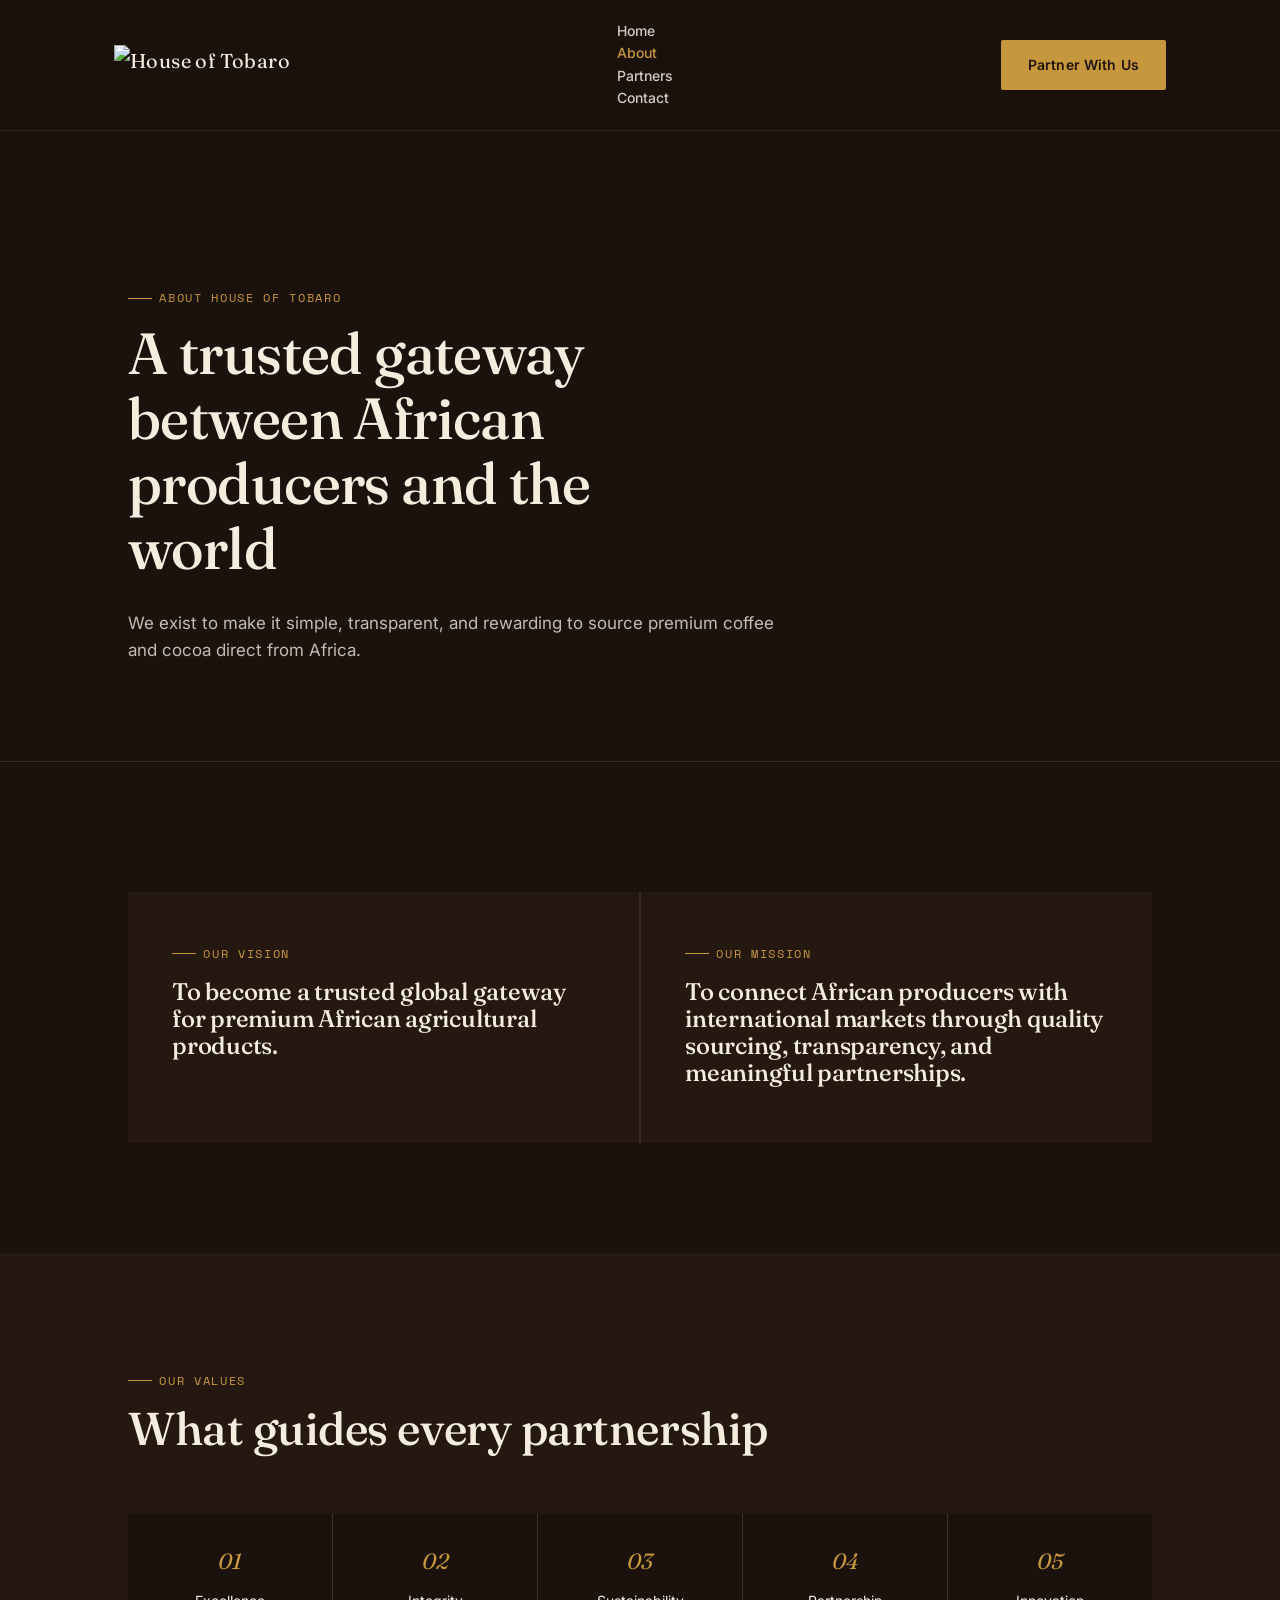
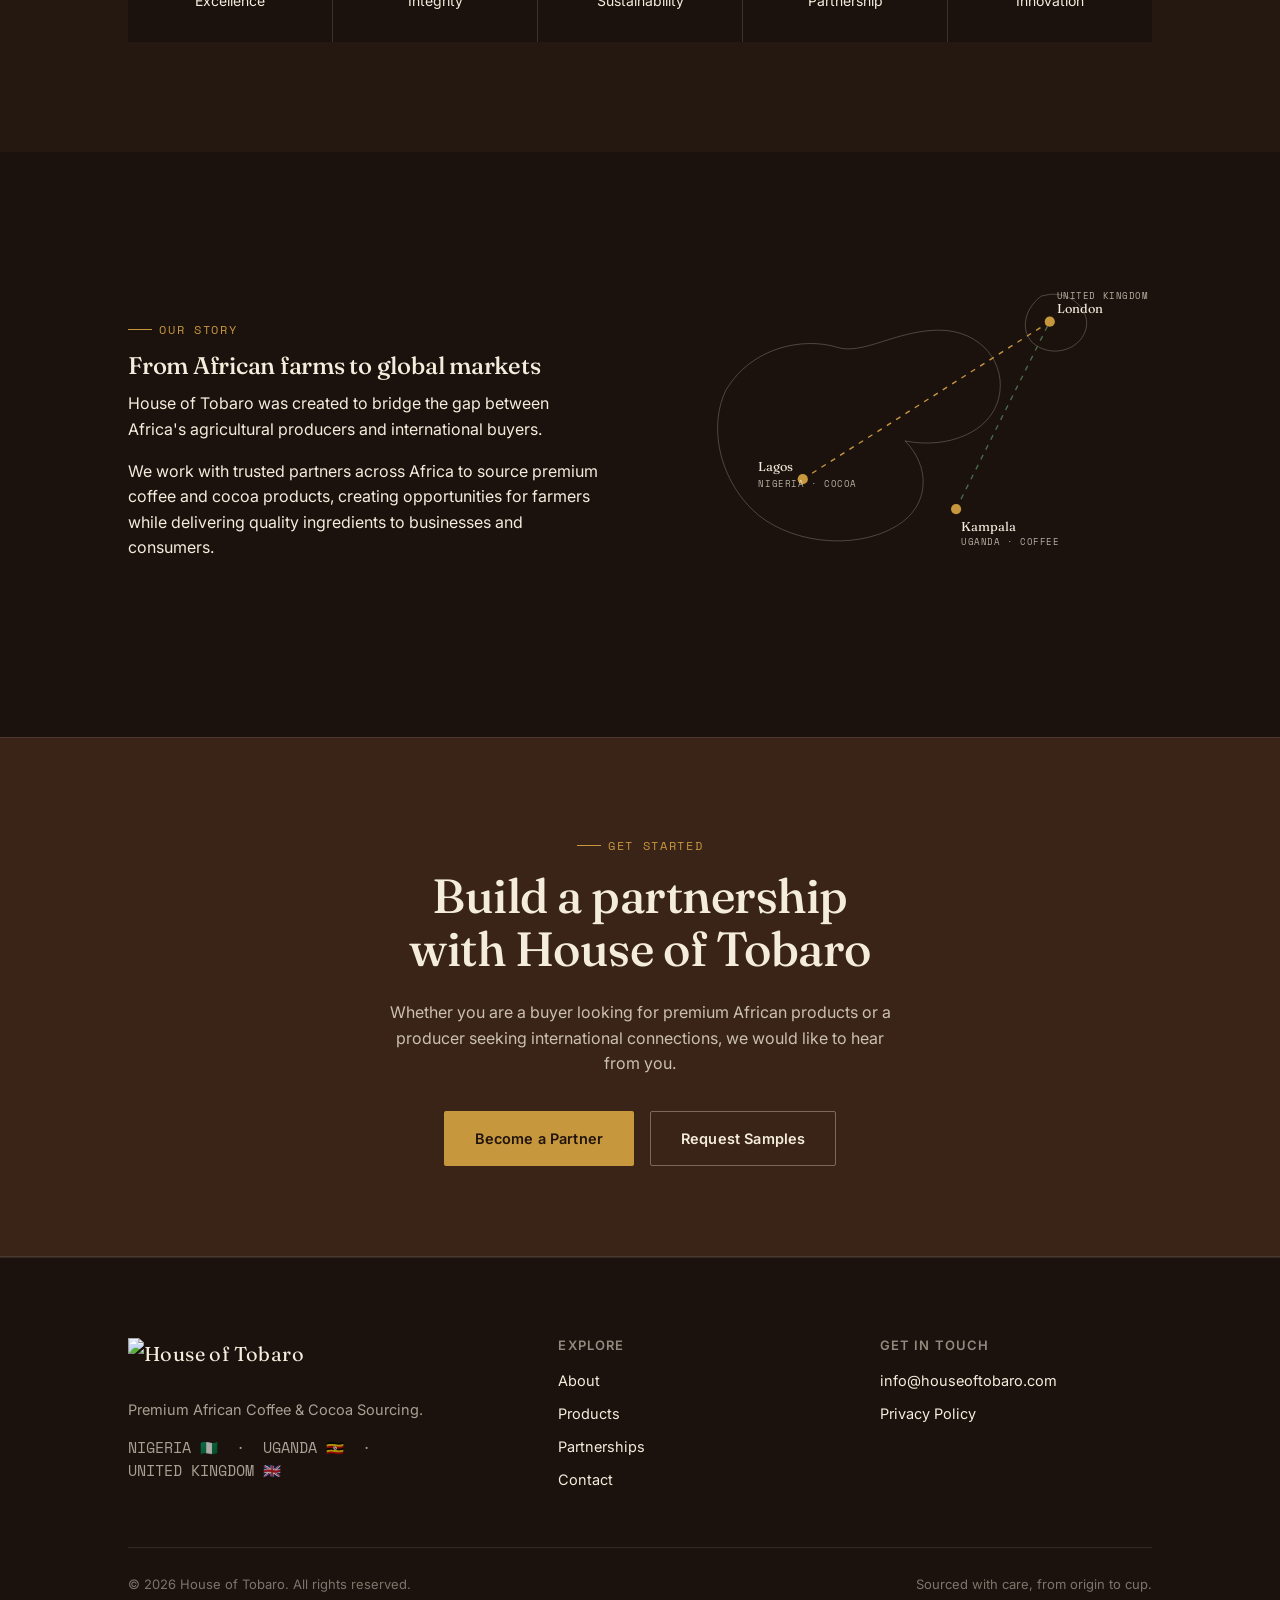
==== about.html @ d7098146 "Add files via upload" ====
<!DOCTYPE html>
<html lang="en">
<head>
<meta charset="UTF-8">
<meta name="viewport" content="width=device-width, initial-scale=1.0">
<title>About — House of Tobaro</title>
<meta name="description" content="House of Tobaro's vision, mission and values as a trusted gateway between African producers and global buyers.">
<link rel="stylesheet" href="styles.css">
<link rel="icon" type="image/png" href="assets/favicon.png">
</head>
<body>

<header class="site-header">
  <nav class="nav">
    <a href="index.html" class="brand"><img src="assets/logo_ondark.png" alt="House of Tobaro" class="brand-logo"></a>
    <ul class="nav-links" id="primary-nav">
      <li><a href="index.html">Home</a></li>
      <li><a href="about.html">About</a></li>
      <li><a href="partners.html">Partners</a></li>
      <li><a href="contact.html">Contact</a></li>
      <li class="nav-links-cta"><a href="contact.html" class="btn btn-primary">Partner With Us</a></li>
    </ul>
    <div class="nav-cta">
      <a href="contact.html" class="btn btn-primary">Partner With Us</a>
      <button class="nav-toggle" aria-label="Toggle menu" aria-expanded="false" aria-controls="primary-nav">
        <span class="hamburger"><span></span><span></span><span></span></span>
      </button>
    </div>
  </nav>
  <div class="nav-overlay"></div>
</header>

<section class="page-hero">
  <div class="container">
    <span class="eyebrow">About House of Tobaro</span>
    <h1>A trusted gateway between African producers and the world</h1>
    <p>We exist to make it simple, transparent, and rewarding to source premium coffee and cocoa direct from Africa.</p>
  </div>
</section>

<section class="section section-dark">
  <div class="container">
    <div class="vision-mission reveal">
      <div class="vm-card">
        <span class="eyebrow">Our Vision</span>
        <h3>To become a trusted global gateway for premium African agricultural products.</h3>
      </div>
      <div class="vm-card">
        <span class="eyebrow">Our Mission</span>
        <h3>To connect African producers with international markets through quality sourcing, transparency, and meaningful partnerships.</h3>
      </div>
    </div>
  </div>
</section>

<section class="section section-panel">
  <div class="container">
    <div class="section-head reveal">
      <span class="eyebrow">Our Values</span>
      <h2>What guides every partnership</h2>
    </div>
    <div class="value-grid reveal">
      <div class="value-card"><span>01</span><p>Excellence</p></div>
      <div class="value-card"><span>02</span><p>Integrity</p></div>
      <div class="value-card"><span>03</span><p>Sustainability</p></div>
      <div class="value-card"><span>04</span><p>Partnership</p></div>
      <div class="value-card"><span>05</span><p>Innovation</p></div>
    </div>
  </div>
</section>

<section class="section section-dark">
  <div class="container two-col reveal">
    <div>
      <span class="eyebrow">Our Story</span>
      <h2>From African farms to global markets</h2>
      <p>House of Tobaro was created to bridge the gap between Africa's agricultural producers and international buyers.</p>
      <p>We work with trusted partners across Africa to source premium coffee and cocoa products, creating opportunities for farmers while delivering quality ingredients to businesses and consumers.</p>
    </div>
    <div>
      <svg class="route-map" viewBox="0 0 560 420" xmlns="http://www.w3.org/2000/svg" role="img" aria-label="Route map showing sourcing from Nigeria and Uganda to the United Kingdom">
        <path class="land" d="M60,150 C40,190 50,250 90,290 C130,330 210,340 260,310 C300,286 300,240 270,210 C320,220 370,200 380,160 C390,120 360,80 310,80 C260,80 220,110 190,100 C150,88 90,100 60,150 Z"/>
        <path class="land" d="M430,40 C410,55 405,80 420,95 C440,112 470,105 480,85 C492,63 470,35 440,38 Z"/>
        <line class="route" x1="150" y1="255" x2="440" y2="70"/>
        <line class="route route-green" x1="330" y1="290" x2="440" y2="70"/>
        <circle class="pin" cx="150" cy="255" r="6"/>
        <circle class="pin" cx="330" cy="290" r="6"/>
        <circle class="pin" cx="440" cy="70" r="6"/>
        <text class="place" x="98" y="245">Lagos</text>
        <text class="label" x="98" y="264">NIGERIA · COCOA</text>
        <text class="place" x="336" y="316">Kampala</text>
        <text class="label" x="336" y="332">UGANDA · COFFEE</text>
        <text class="place" x="448" y="60">London</text>
        <text class="label" x="448" y="44">UNITED KINGDOM</text>
      </svg>
    </div>
  </div>
</section>

<section class="cta-band reveal">
  <span class="eyebrow" style="justify-content:center">Get Started</span>
  <h2>Build a partnership with House of Tobaro</h2>
  <p>Whether you are a buyer looking for premium African products or a producer seeking international connections, we would like to hear from you.</p>
  <div class="btn-row">
    <a href="partners.html" class="btn btn-primary">Become a Partner</a>
    <a href="contact.html" class="btn btn-ghost">Request Samples</a>
  </div>
</section>

<footer class="site-footer">
  <div class="container">
    <div class="footer-grid">
      <div class="footer-brand">
        <a href="index.html" class="brand"><img src="assets/logo_ondark.png" alt="House of Tobaro" class="brand-logo"></a>
        <p>Premium African Coffee &amp; Cocoa Sourcing.</p>
        <p class="footer-flags">NIGERIA 🇳🇬 &nbsp;·&nbsp; UGANDA 🇺🇬 &nbsp;·&nbsp; UNITED KINGDOM 🇬🇧</p>
      </div>
      <div>
        <h4>Explore</h4>
        <ul>
          <li><a href="about.html">About</a></li>
          <li><a href="index.html#products">Products</a></li>
          <li><a href="partners.html">Partnerships</a></li>
          <li><a href="contact.html">Contact</a></li>
        </ul>
      </div>
      <div>
        <h4>Get in touch</h4>
        <ul>
          <li><a href="mailto:info@houseoftobaro.com">info@houseoftobaro.com</a></li>
          <li><a href="contact.html">Privacy Policy</a></li>
        </ul>
      </div>
    </div>
    <div class="footer-bottom">
      <span>© 2026 House of Tobaro. All rights reserved.</span>
      <span>Sourced with care, from origin to cup.</span>
    </div>
  </div>
</footer>

<script src="script.js"></script>
</body>
</html>
---- styles.css ----
/* ==========================================================================
   House of Tobaro — Design tokens
   Premium African coffee & cocoa sourcing, B2B corporate site
   Mobile-first: base rules target small screens; min-width breakpoints
   layer on tablet/desktop layout as the viewport grows.
   ========================================================================== */

@import url('https://fonts.googleapis.com/css2?family=Fraunces:ital,opsz,wght@0,9..144,300;0,9..144,400;0,9..144,500;0,9..144,600;1,9..144,400;1,9..144,500&family=Inter:wght@400;500;600&family=Space+Mono:wght@400;700&display=swap');

:root{
  /* colour */
  --brown-950:#1B120D;   /* primary bg — roasted espresso */
  --brown-900:#241811;
  --brown-800:#3A2418;   /* panels on dark */
  --brown-700:#4E2F1E;
  --cream-100:#F4ECDC;   /* light bg / text on dark */
  --cream-50:#FAF6EE;
  --gold-500:#C7973E;    /* premium accent */
  --gold-400:#DAB25C;
  --green-600:#4B6B4B;   /* agriculture accent */
  --green-700:#3A5439;
  --rust-700:#7A3B24;    /* cocoa secondary accent */
  --ink:#20140D;

  /* type */
  --font-display:'Fraunces', serif;
  --font-body:'Inter', sans-serif;
  --font-mono:'Space Mono', monospace;

  --container:1180px;
  --edge:clamp(18px, 5vw, 64px);
}

/* Breakpoints used throughout (mobile-first, min-width only):
   480px  – large phone
   600px  – small tablet / phablet
   700px  – tablet
   860px  – nav switches to desktop row
   960px  – small desktop
   1100px – full desktop grid
*/

*,*::before,*::after{ box-sizing:border-box; }
html{ scroll-behavior:smooth; }
body{
  margin:0;
  background:var(--brown-950);
  color:var(--cream-100);
  font-family:var(--font-body);
  font-size:16px;
  line-height:1.6;
  -webkit-font-smoothing:antialiased;
  overflow-x:hidden;
}
img{ max-width:100%; display:block; }
a{ color:inherit; text-decoration:none; }
h1,h2,h3,h4{
  font-family:var(--font-display);
  font-weight:500;
  line-height:1.12;
  margin:0 0 .5em;
  letter-spacing:-.01em;
}
p{ margin:0 0 1em; }
.container{
  max-width:var(--container);
  margin:0 auto;
  padding:0 var(--edge);
}

::selection{ background:var(--gold-500); color:var(--ink); }

@media (prefers-reduced-motion: reduce){
  *{ animation-duration:.001ms !important; animation-iteration-count:1 !important; transition-duration:.001ms !important; scroll-behavior:auto !important; }
}

:focus-visible{
  outline:2px solid var(--gold-500);
  outline-offset:3px;
}

/* ---------- eyebrow / labels ---------- */
.eyebrow{
  font-family:var(--font-mono);
  font-size:11.5px;
  letter-spacing:.12em;
  text-transform:uppercase;
  color:var(--gold-500);
  display:inline-flex;
  align-items:center;
  gap:.6em;
  margin-bottom:1.1em;
}
.eyebrow::before{
  content:'';
  width:20px; height:1px;
  background:var(--gold-500);
  display:inline-block;
}
@media (min-width:700px){
  .eyebrow{ font-size:12px; letter-spacing:.14em; }
  .eyebrow::before{ width:24px; }
}

/* ---------- buttons ---------- */
.btn{
  font-family:var(--font-body);
  font-weight:600;
  font-size:14px;
  letter-spacing:.01em;
  padding:14px 24px;
  border-radius:2px;
  border:1px solid transparent;
  cursor:pointer;
  display:inline-flex;
  align-items:center;
  justify-content:center;
  gap:.6em;
  width:100%;
  transition:transform .25s ease, background .25s ease, color .25s ease, border-color .25s ease;
}
.btn-primary{
  background:var(--gold-500);
  color:var(--ink);
}
.btn-primary:hover{ background:var(--cream-50); transform:translateY(-2px); }
.btn-ghost{
  background:transparent;
  color:var(--cream-100);
  border-color:rgba(244,236,220,.35);
}
.btn-ghost:hover{ border-color:var(--gold-500); color:var(--gold-500); transform:translateY(-2px); }
.btn-row{ display:flex; flex-direction:column; gap:14px; }
@media (min-width:560px){
  .btn{ width:auto; padding:15px 30px; font-size:14.5px; }
  .btn-row{ flex-direction:row; flex-wrap:wrap; gap:16px; }
}

/* ---------- nav ---------- */
.site-header{
  position:sticky; top:0; z-index:50;
  background:rgba(27,18,13,.92);
  backdrop-filter:blur(10px);
  border-bottom:1px solid rgba(244,236,220,.1);
}
.nav{
  display:flex; align-items:center; justify-content:space-between;
  padding:14px var(--edge);
  max-width:var(--container); margin:0 auto;
}
.brand{
  font-family:var(--font-display);
  font-size:18px;
  letter-spacing:.02em;
  display:flex; align-items:baseline; gap:.5em;
}
.brand span{ color:var(--gold-500); font-style:italic; }

.brand-logo{
  height:32px; width:auto; display:block;
}
.footer-brand .brand-logo{ height:44px; margin-bottom:16px; }

.nav-links{
  position:fixed; top:0; right:0; bottom:0;
  width:min(84vw, 340px);
  background:var(--brown-950);
  border-left:1px solid rgba(244,236,220,.12);
  box-shadow:-24px 0 48px rgba(0,0,0,.35);
  flex-direction:column; align-items:flex-start;
  padding:96px 32px 40px;
  gap:22px; font-size:19px;
  list-style:none; margin:0;
  transform:translateX(100%);
  transition:transform .38s cubic-bezier(.4,0,.2,1);
  overflow-y:auto;
  z-index:70;
}
.nav-links.open{ transform:translateX(0); }
.nav-links a{
  position:relative; padding:4px 0; opacity:.85;
}
.nav-links a:hover, .nav-links a.active{ opacity:1; color:var(--gold-500); }
.nav-links a.btn{ opacity:1; padding:14px 24px; }
.nav-links a.btn:hover{ color:var(--ink); }
.nav-links .nav-links-cta{
  margin-top:10px; width:100%;
}
.nav-overlay{
  position:fixed; inset:0;
  background:rgba(15,9,6,.55);
  backdrop-filter:blur(2px);
  opacity:0; visibility:hidden;
  transition:opacity .35s ease, visibility 0s linear .35s;
  z-index:60;
}
.nav-overlay.open{
  opacity:1; visibility:visible;
  transition:opacity .35s ease, visibility 0s linear 0s;
}
body.nav-locked{ overflow:hidden; }

.nav-cta{ display:flex; align-items:center; gap:16px; }
.nav-cta .btn-primary{ display:none; }

.nav-toggle{
  display:flex; align-items:center; justify-content:center;
  background:none; border:none; cursor:pointer; line-height:1;
  width:40px; height:40px; padding:0;
  position:relative; z-index:80;
}
.hamburger{
  position:relative; width:22px; height:16px; display:block;
}
.hamburger span{
  position:absolute; left:0; width:100%; height:2px;
  background:var(--cream-100); border-radius:2px;
  transition:transform .3s ease, opacity .2s ease, top .3s ease;
}
.hamburger span:nth-child(1){ top:0; }
.hamburger span:nth-child(2){ top:7px; }
.hamburger span:nth-child(3){ top:14px; }
.nav-toggle[aria-expanded="true"] .hamburger span:nth-child(1){ top:7px; transform:rotate(45deg); }
.nav-toggle[aria-expanded="true"] .hamburger span:nth-child(2){ opacity:0; }
.nav-toggle[aria-expanded="true"] .hamburger span:nth-child(3){ top:7px; transform:rotate(-45deg); }

@media (min-width:861px){
  .nav{ padding:20px var(--edge); }
  .brand{ font-size:20px; }
  .brand-logo{ height:40px; }
  .nav-links{
    position:static; inset:auto; width:auto; background:none; border-left:none; box-shadow:none;
    flex-direction:row; align-items:center; padding:0; gap:36px; font-size:14px; font-weight:500;
    transform:none; overflow:visible;
  }
  .nav-links .nav-links-cta{ display:none; }
  .nav-overlay{ display:none; }
  .nav-cta{ gap:20px; }
  .nav-cta .btn-primary{ display:inline-flex; width:auto; padding:13px 26px; font-size:14px; }
  .nav-toggle{ display:none; }
}

/* ---------- hero ---------- */
.hero{
  position:relative;
  padding:64px var(--edge) 56px;
  overflow:hidden;
  border-bottom:1px solid rgba(244,236,220,.1);
}
.hero-grain{
  position:absolute; inset:0;
  background-image:radial-gradient(circle at 15% 20%, rgba(199,151,62,.10), transparent 45%),
                    radial-gradient(circle at 85% 75%, rgba(75,107,75,.14), transparent 50%);
  pointer-events:none;
}
.hero-inner{
  max-width:var(--container); margin:0 auto;
  position:relative; z-index:1;
  display:grid; grid-template-columns:1fr; gap:44px; align-items:center;
}
.hero h1{
  font-size:clamp(34px, 9vw, 76px);
  max-width:12ch;
}
.hero h1 em{ color:var(--gold-500); font-style:italic; }
.hero-sub{
  font-size:16.5px; max-width:44ch; color:rgba(244,236,220,.8);
  margin-bottom:30px;
}
.hero-map{ position:relative; order:-1; max-width:340px; margin:0 auto; }

@media (min-width:901px){
  .hero{ padding:150px var(--edge) 120px; }
  .hero-inner{ grid-template-columns:1.1fr .9fr; gap:60px; align-items:end; }
  .hero-sub{ font-size:18px; margin-bottom:36px; }
  .hero-map{ order:initial; max-width:none; margin:0; }
}

/* ---------- page hero (secondary pages) ---------- */
.page-hero{
  padding:64px var(--edge) 48px;
  border-bottom:1px solid rgba(244,236,220,.1);
}
.page-hero h1{ font-size:clamp(32px,8vw,58px); max-width:16ch; }
.page-hero p{ max-width:60ch; font-size:16px; color:rgba(244,236,220,.78); }
@media (min-width:901px){
  .page-hero{ padding:150px var(--edge) 80px; }
  .page-hero p{ font-size:17px; }
}

/* ---------- sections ---------- */
.section{ padding:64px var(--edge); }
.section-tight{ padding:56px var(--edge); }
.section-dark{ background:var(--brown-950); }
.section-panel{ background:var(--brown-900); }
.section-light{ background:var(--cream-100); color:var(--ink); }
.section-light .eyebrow{ color:var(--rust-700); }
.section-light .eyebrow::before{ background:var(--rust-700); }
@media (min-width:901px){
  .section{ padding:110px var(--edge); }
  .section-tight{ padding:80px var(--edge); }
}

.section-head{
  max-width:640px; margin-bottom:36px;
}
.section-head h2{ font-size:clamp(28px,7vw,46px); }
.section-head p{ font-size:16px; color:rgba(244,236,220,.78); }
.section-light .section-head p{ color:rgba(32,20,13,.72); }
@media (min-width:901px){ .section-head{ margin-bottom:60px; } .section-head p{ font-size:17px; } }

.two-col{
  display:grid; grid-template-columns:1fr; gap:36px; align-items:center;
}
@media (min-width:861px){ .two-col{ grid-template-columns:1fr 1fr; gap:70px; } }

/* ---------- origin cards ---------- */
.origin-grid{
  display:grid; grid-template-columns:1fr; gap:2px;
  background:rgba(244,236,220,.12);
  border:1px solid rgba(244,236,220,.12);
}
.origin-card{
  background:var(--brown-950);
  padding:36px 26px;
  position:relative;
}
.origin-flag{ font-size:30px; margin-bottom:16px; }
.origin-card h3{ font-size:24px; margin-bottom:6px; }
.origin-tag{
  font-family:var(--font-mono); font-size:12px; letter-spacing:.1em;
  text-transform:uppercase; color:var(--gold-500); margin-bottom:18px; display:block;
}
.origin-card p{ color:rgba(244,236,220,.78); }
.tag-list{ list-style:none; padding:0; margin:22px 0 0; display:flex; flex-wrap:wrap; gap:10px; }
.tag-list li{
  font-size:13px; font-family:var(--font-mono);
  border:1px solid rgba(244,236,220,.25); padding:6px 12px; border-radius:20px;
  color:rgba(244,236,220,.85);
}
@media (min-width:701px){
  .origin-grid{ grid-template-columns:1fr 1fr; }
  .origin-card{ padding:50px 44px; }
  .origin-flag{ font-size:34px; margin-bottom:18px; }
  .origin-card h3{ font-size:28px; }
  .origin-tag{ margin-bottom:22px; }
}

/* ---------- product cards ---------- */
.product-grid{ display:grid; grid-template-columns:1fr; gap:24px; }
.product-card{
  background:var(--brown-900);
  border:1px solid rgba(244,236,220,.1);
  padding:32px 26px;
  transition:border-color .3s ease, transform .3s ease;
}
.product-card:hover{ border-color:var(--gold-500); transform:translateY(-4px); }
.product-kicker{ font-family:var(--font-mono); font-size:12px; letter-spacing:.1em; text-transform:uppercase; color:var(--green-600); }
.product-card h3{ font-size:22px; margin:8px 0 16px; }
.product-card h4{ font-family:var(--font-body); font-size:13px; text-transform:uppercase; letter-spacing:.08em; color:rgba(244,236,220,.55); margin:20px 0 10px; font-weight:600; }
.product-card ul{ margin:0; padding-left:18px; color:rgba(244,236,220,.82); }
.product-card ul li{ margin-bottom:6px; }
@media (min-width:701px){
  .product-grid{ grid-template-columns:1fr 1fr; gap:30px; }
  .product-card{ padding:44px; }
  .product-card h3{ font-size:26px; margin:8px 0 18px; }
}

/* ---------- why grid ---------- */
.why-grid{
  display:grid; grid-template-columns:1fr; gap:1px;
  background:rgba(32,20,13,.12);
}
.why-card{
  background:var(--cream-100); padding:30px 24px;
}
.why-card .num{ font-family:var(--font-mono); font-size:12px; color:var(--rust-700); margin-bottom:18px; display:block; }
.why-card h3{ font-size:19px; color:var(--ink); margin-bottom:10px; }
.why-card p{ font-size:14.5px; color:rgba(32,20,13,.72); margin:0; }
@media (min-width:601px){ .why-grid{ grid-template-columns:1fr 1fr; } }
@media (min-width:961px){
  .why-grid{ grid-template-columns:repeat(4,1fr); }
  .why-card{ padding:38px 30px; }
  .why-card .num{ margin-bottom:22px; }
  .why-card h3{ font-size:20px; }
}

/* ---------- process ---------- */
.process{
  display:grid; grid-template-columns:1fr; gap:34px;
  position:relative;
}
.process-step{ padding:0; position:relative; }
.process-step:not(:last-child)::after{
  content:'↓';
  position:absolute; left:0; bottom:-24px; top:auto; right:auto;
  color:var(--gold-500); font-size:20px;
}
.process-step .num{ font-family:var(--font-mono); font-size:32px; color:var(--gold-500); display:block; margin-bottom:14px; }
.process-step h3{ font-size:18px; margin-bottom:8px; }
.process-step p{ font-size:14.5px; color:rgba(244,236,220,.75); }
@media (min-width:901px){
  .process{ grid-template-columns:repeat(4,1fr); gap:0; }
  .process-step{ padding:0 26px 0 0; }
  .process-step:not(:last-child)::after{ content:'→'; left:auto; right:-6px; top:6px; bottom:auto; }
  .process-step .num{ font-size:36px; margin-bottom:16px; }
  .process-step h3{ font-size:19px; }
}

/* ---------- for businesses ---------- */
.audience-list{ list-style:none; padding:0; margin:22px 0 30px; display:grid; grid-template-columns:1fr; gap:12px; }
.audience-list li{ display:flex; align-items:center; gap:10px; font-size:15px; }
.audience-list li::before{ content:'✓'; color:var(--gold-500); font-weight:700; }
@media (min-width:561px){ .audience-list{ grid-template-columns:1fr 1fr; gap:12px 24px; margin:24px 0 34px; } }

/* ---------- sustainability list ---------- */
.commit-list{ list-style:none; padding:0; margin:24px 0 0; display:grid; gap:14px; }
.commit-list li{
  padding:16px 0; border-top:1px solid rgba(244,236,220,.14);
  display:flex; justify-content:space-between; align-items:center; gap:16px;
  font-size:15px;
}
.commit-list li:last-child{ border-bottom:1px solid rgba(244,236,220,.14); }
.commit-list li::after{ content:'—'; color:var(--gold-500); font-family:var(--font-mono); }
@media (min-width:701px){ .commit-list li{ font-size:15.5px; padding:18px 0; } }

/* ---------- CTA band ---------- */
.cta-band{
  background:var(--brown-800);
  padding:64px var(--edge);
  text-align:center;
  border-top:1px solid rgba(244,236,220,.1);
  border-bottom:1px solid rgba(244,236,220,.1);
}
.cta-band h2{ font-size:clamp(28px,7.5vw,48px); max-width:16ch; margin-left:auto; margin-right:auto; }
.cta-band p{ max-width:52ch; margin:0 auto 30px; color:rgba(244,236,220,.78); font-size:15.5px; }
.cta-band .btn-row{ justify-content:center; align-items:center; }
@media (min-width:701px){ .cta-band{ padding:90px var(--edge); } .cta-band p{ font-size:16px; margin-bottom:34px; } }

/* ---------- route map signature element ---------- */
.route-map{ width:100%; height:auto; }
.route-map .pin{ fill:var(--gold-500); }
.route-map .land{ fill:none; stroke:rgba(244,236,220,.28); stroke-width:1; }
.route-map .route{
  fill:none; stroke:var(--gold-500); stroke-width:1.6;
  stroke-dasharray:6 7;
  animation:dash-flow 6s linear infinite;
}
.route-map .route.route-green{ stroke:var(--green-600); }
.route-map .label{ font-family:var(--font-mono); font-size:11px; fill:rgba(244,236,220,.72); letter-spacing:.06em; }
.route-map .place{ font-family:var(--font-display); font-size:15px; fill:var(--cream-100); }
@keyframes dash-flow{ to{ stroke-dashoffset:-130; } }

.footer-map{ opacity:.55; max-width:340px; }

/* ---------- footer ---------- */
.site-footer{
  background:var(--brown-950);
  padding:56px var(--edge) 28px;
  border-top:1px solid rgba(244,236,220,.1);
}
.footer-grid{
  display:grid; grid-template-columns:1fr; gap:36px;
  padding-bottom:36px; border-bottom:1px solid rgba(244,236,220,.1);
}
.footer-grid h4{ font-family:var(--font-body); font-size:13px; letter-spacing:.08em; text-transform:uppercase; color:rgba(244,236,220,.55); margin-bottom:16px; font-weight:600; }
.footer-grid ul{ list-style:none; padding:0; margin:0; display:grid; gap:10px; font-size:14.5px; }
.footer-grid ul a:hover{ color:var(--gold-500); }
.footer-brand p{ color:rgba(244,236,220,.65); max-width:34ch; font-size:14.5px; }
.footer-flags{ font-size:13px; color:rgba(244,236,220,.6); font-family:var(--font-mono); }
.footer-bottom{
  padding-top:22px; display:flex; flex-direction:column; gap:10px;
  font-size:13px; color:rgba(244,236,220,.45);
}
@media (min-width:700px){
  .site-footer{ padding:80px var(--edge) 34px; }
  .footer-grid{ grid-template-columns:1.4fr 1fr 1fr; gap:50px; padding-bottom:50px; }
  .footer-bottom{ flex-direction:row; justify-content:space-between; align-items:center; padding-top:26px; }
}

/* ---------- forms ---------- */
.form-card{
  background:var(--brown-900); border:1px solid rgba(244,236,220,.12);
  padding:28px 22px;
}
.form-grid{ display:grid; grid-template-columns:1fr; gap:0; }
.form-field{ display:flex; flex-direction:column; gap:8px; margin-bottom:20px; }
.form-field.full{ grid-column:1 / -1; }
.form-field label{ font-size:12.5px; font-family:var(--font-mono); letter-spacing:.06em; text-transform:uppercase; color:rgba(244,236,220,.6); }
.form-field input, .form-field select, .form-field textarea{
  background:var(--brown-950); border:1px solid rgba(244,236,220,.2);
  color:var(--cream-100); padding:13px 14px; font-family:var(--font-body); font-size:16px;
  border-radius:2px; width:100%;
}
.form-field input:focus, .form-field select:focus, .form-field textarea:focus{
  border-color:var(--gold-500); outline:none;
}
.chip-group{ display:flex; flex-wrap:wrap; gap:10px; }
.chip{
  border:1px solid rgba(244,236,220,.28); padding:9px 16px; border-radius:20px;
  font-size:13.5px; cursor:pointer; background:transparent; color:var(--cream-100);
  font-family:var(--font-body); transition:all .2s ease;
}
.chip.selected{ background:var(--gold-500); border-color:var(--gold-500); color:var(--ink); }
.form-note{ font-size:12.5px; color:rgba(244,236,220,.5); margin-top:6px; }
.form-success{
  display:none; text-align:center; padding:32px 16px;
  font-family:var(--font-display); font-size:20px;
}
.form-success.show{ display:block; }
.form-card form.hidden{ display:none; }
@media (min-width:600px){
  .form-card{ padding:48px; }
  .form-grid{ grid-template-columns:1fr 1fr; gap:22px; }
  .form-field{ margin-bottom:22px; }
  .form-field label{ font-size:13px; }
  .form-field input, .form-field select, .form-field textarea{ padding:14px 16px; font-size:15px; }
  .form-success{ padding:40px 20px; font-size:22px; }
}

/* ---------- reveal on scroll ---------- */
.reveal{ opacity:0; transform:translateY(24px); transition:opacity .7s ease, transform .7s ease; }
.reveal.in{ opacity:1; transform:none; }

/* ---------- misc page bits ---------- */
.value-grid{ display:grid; grid-template-columns:repeat(2,1fr); gap:1px; background:rgba(244,236,220,.12); margin-top:30px; }
.value-card{ background:var(--brown-950); padding:24px 16px; text-align:center; }
.value-card span{ font-family:var(--font-display); font-style:italic; font-size:20px; color:var(--gold-500); display:block; margin-bottom:8px; }
.value-card p{ margin:0; font-size:13.5px; }
@media (min-width:520px){ .value-card{ padding:30px 22px; } .value-card span{ font-size:22px; margin-bottom:10px; } .value-card p{ font-size:14px; } }
@media (min-width:900px){ .value-grid{ grid-template-columns:repeat(5,1fr); margin-top:40px; } }

.vision-mission{ display:grid; grid-template-columns:1fr; gap:2px; background:rgba(244,236,220,.12); margin-top:20px; }
.vm-card{ background:var(--brown-900); padding:32px 26px; }
.vm-card .eyebrow{ margin-bottom:16px; }
.vm-card h3{ font-size:clamp(19px,4vw,24px); }
@media (min-width:701px){ .vision-mission{ grid-template-columns:1fr 1fr; } .vm-card{ padding:44px; } }

.req-list{ list-style:none; padding:0; margin:20px 0 0; }
.req-list li{
  padding:13px 0; border-top:1px dashed rgba(244,236,220,.2);
  font-size:14.5px; display:flex; gap:12px;
}
.req-list li:last-child{ border-bottom:1px dashed rgba(244,236,220,.2); }
.req-list li::before{ content:'▸'; color:var(--gold-500); }
@media (min-width:701px){ .req-list{ margin-top:22px; } .req-list li{ padding:14px 0; font-size:15px; } }

.partner-split{ display:grid; grid-template-columns:1fr; gap:2px; background:rgba(244,236,220,.1); }
.partner-panel{ padding:40px 24px; }
@media (min-width:861px){ .partner-split{ grid-template-columns:1fr 1fr; } .partner-panel{ padding:60px 50px; } }
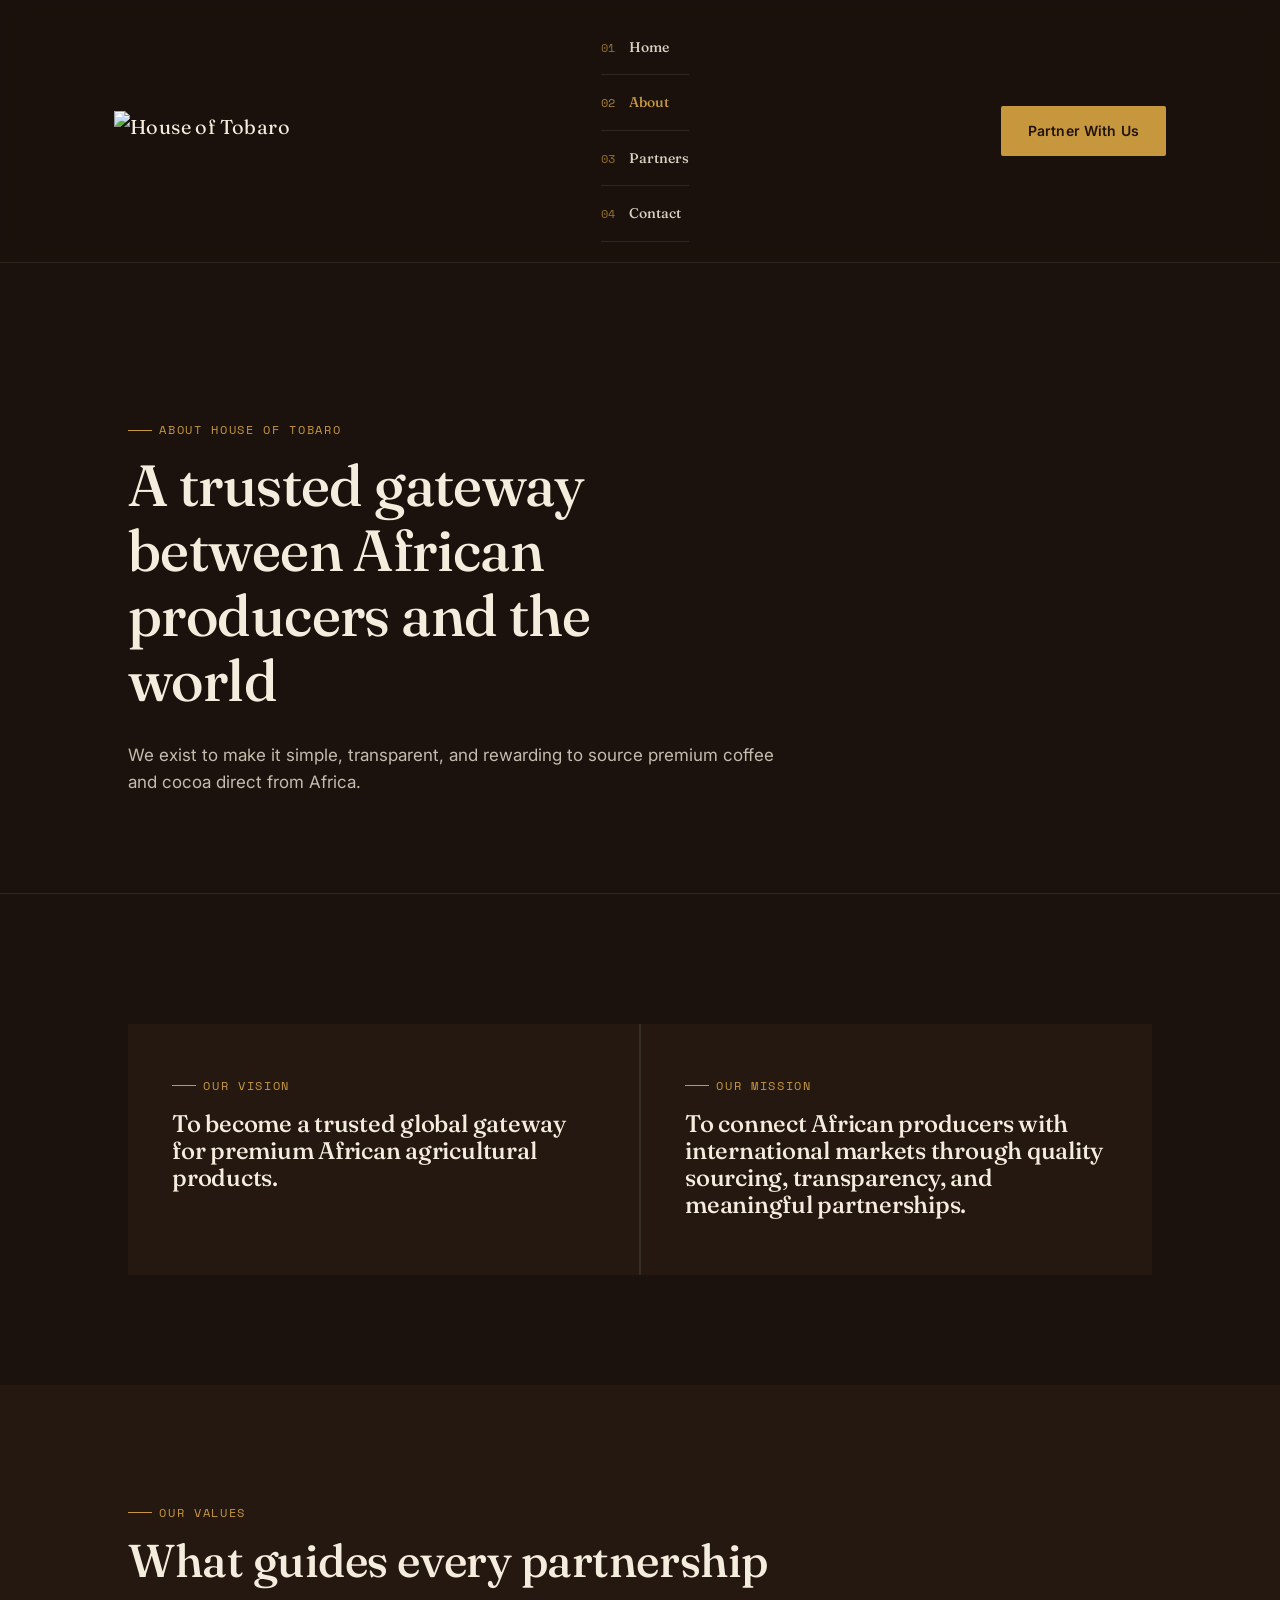
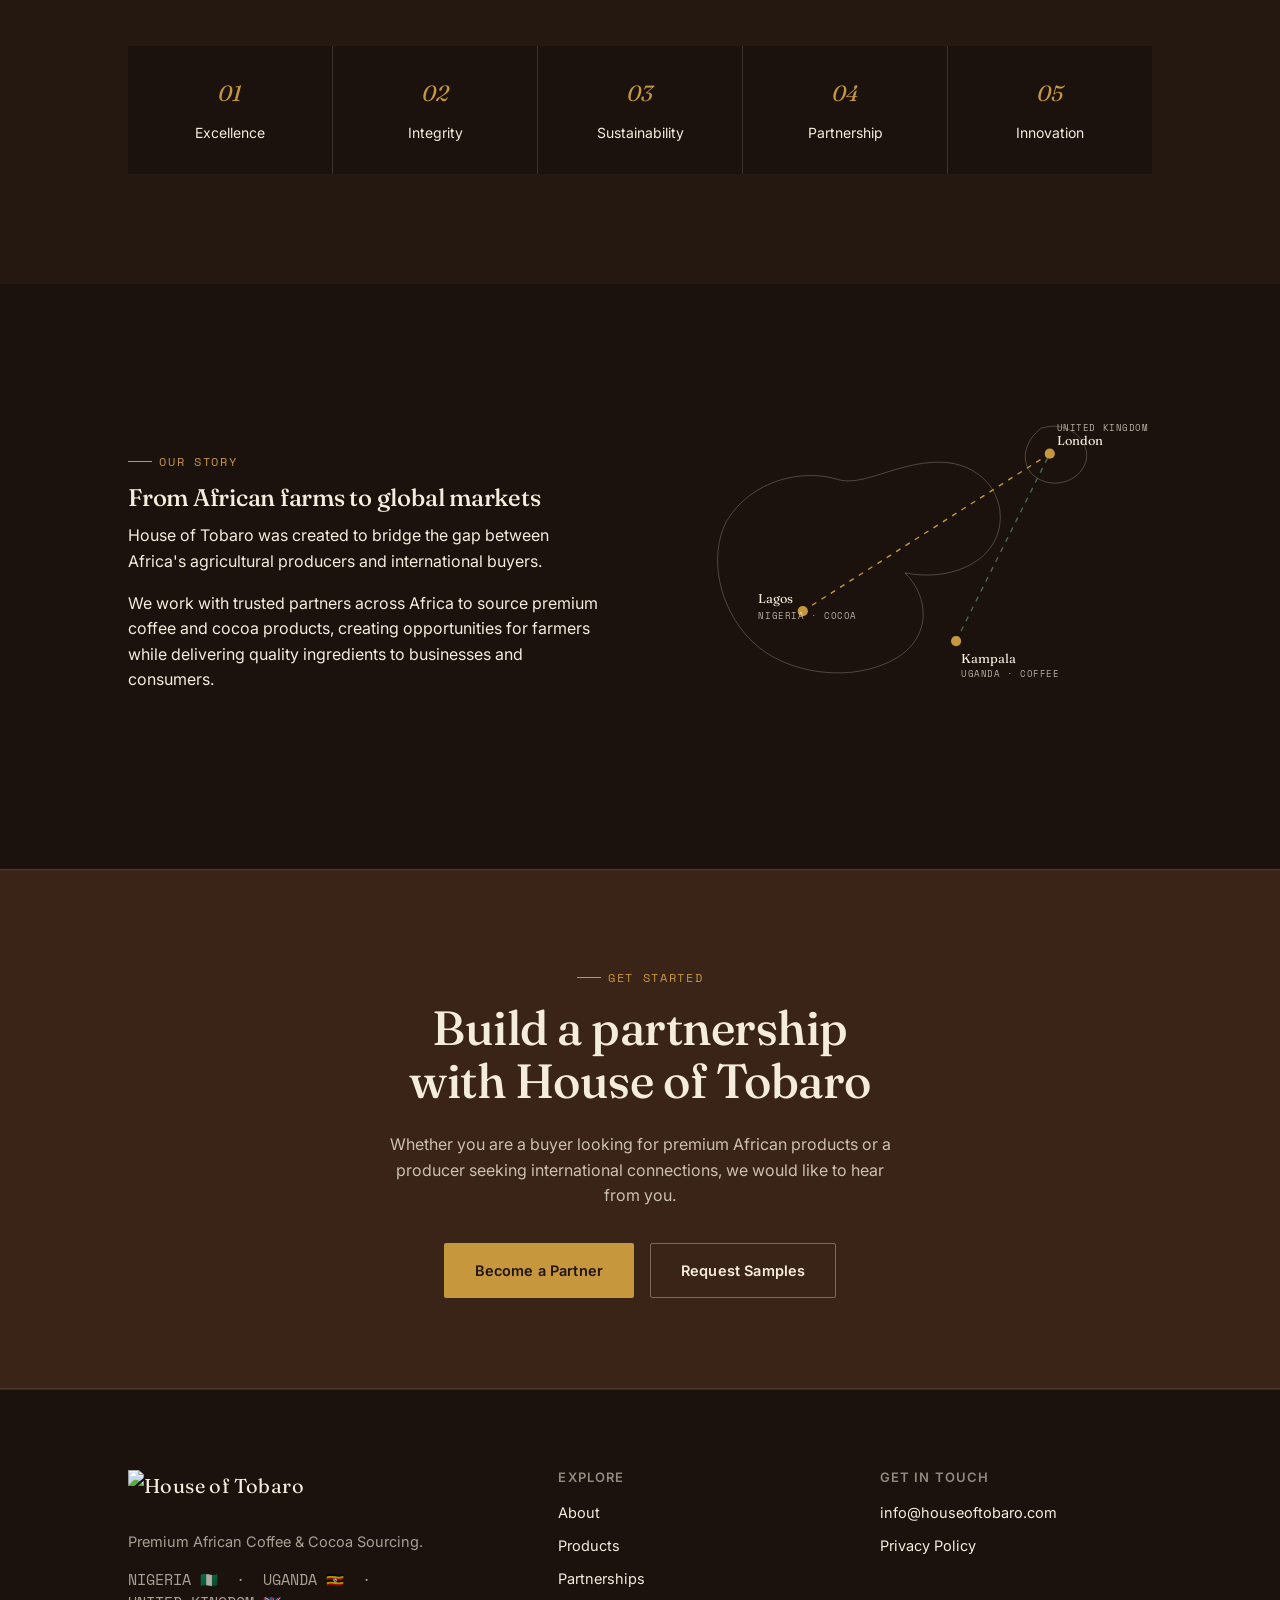
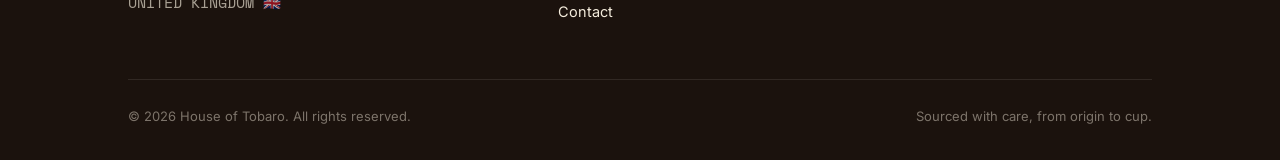
==== commit 23ad9268: "Add files via upload" ====
--- a/about.html
+++ b/about.html
@@ -19,6 +19,7 @@
       <li><a href="partners.html">Partners</a></li>
       <li><a href="contact.html">Contact</a></li>
       <li class="nav-links-cta"><a href="contact.html" class="btn btn-primary">Partner With Us</a></li>
+      <li class="nav-links-foot"><a href="mailto:info@houseoftobaro.com">info@houseoftobaro.com</a></li>
     </ul>
     <div class="nav-cta">
       <a href="contact.html" class="btn btn-primary">Partner With Us</a>
--- a/styles.css
+++ b/styles.css
@@ -166,26 +166,68 @@
   width:min(84vw, 340px);
   background:var(--brown-950);
   border-left:1px solid rgba(244,236,220,.12);
-  box-shadow:-24px 0 48px rgba(0,0,0,.35);
+  box-shadow:-24px 0 48px rgba(0,0,0,.4);
   flex-direction:column; align-items:flex-start;
-  padding:96px 32px 40px;
-  gap:22px; font-size:19px;
+  padding:100px 32px 32px;
+  gap:0; font-size:21px;
   list-style:none; margin:0;
+  counter-reset:navcount;
   transform:translateX(100%);
-  transition:transform .38s cubic-bezier(.4,0,.2,1);
+  transition:transform .4s cubic-bezier(.4,0,.2,1);
   overflow-y:auto;
   z-index:70;
 }
+.nav-links::before{
+  content:'Menu';
+  position:absolute; top:38px; left:32px;
+  font-family:var(--font-mono); font-size:11px; letter-spacing:.16em;
+  text-transform:uppercase; color:rgba(244,236,220,.4);
+}
 .nav-links.open{ transform:translateX(0); }
+.nav-links li{ width:100%; }
+.nav-links li:not(.nav-links-cta):not(.nav-links-foot){
+  border-bottom:1px solid rgba(244,236,220,.1);
+}
+.nav-links li:not(.nav-links-cta):not(.nav-links-foot) a{
+  display:flex; align-items:baseline; gap:14px;
+  padding:16px 0;
+  font-family:var(--font-display);
+}
+.nav-links li:not(.nav-links-cta):not(.nav-links-foot) a::before{
+  counter-increment:navcount;
+  content:counter(navcount, decimal-leading-zero);
+  font-family:var(--font-mono); font-size:12px;
+  color:var(--gold-500); opacity:.8;
+}
 .nav-links a{
-  position:relative; padding:4px 0; opacity:.85;
+  position:relative; opacity:.88; transition:opacity .2s ease, color .2s ease;
 }
 .nav-links a:hover, .nav-links a.active{ opacity:1; color:var(--gold-500); }
 .nav-links a.btn{ opacity:1; padding:14px 24px; }
 .nav-links a.btn:hover{ color:var(--ink); }
 .nav-links .nav-links-cta{
-  margin-top:10px; width:100%;
-}
+  margin-top:22px; width:100%;
+}
+.nav-links .nav-links-foot{
+  margin-top:16px; padding-top:16px; border-top:1px dashed rgba(244,236,220,.16);
+  font-family:var(--font-mono); font-size:12.5px;
+}
+.nav-links .nav-links-foot a{ opacity:.7; }
+.nav-links .nav-links-foot a:hover{ opacity:1; color:var(--gold-500); }
+
+/* staggered entrance for the offcanvas items */
+.nav-links li{
+  opacity:0; transform:translateX(14px);
+  transition:opacity .35s ease, transform .35s ease;
+}
+.nav-links.open li{ opacity:1; transform:none; }
+.nav-links.open li:nth-child(1){ transition-delay:.06s; }
+.nav-links.open li:nth-child(2){ transition-delay:.1s; }
+.nav-links.open li:nth-child(3){ transition-delay:.14s; }
+.nav-links.open li:nth-child(4){ transition-delay:.18s; }
+.nav-links.open li:nth-child(5){ transition-delay:.22s; }
+.nav-links.open li:nth-child(6){ transition-delay:.26s; }
+
 .nav-overlay{
   position:fixed; inset:0;
   background:rgba(15,9,6,.55);
@@ -234,6 +276,14 @@
     transform:none; overflow:visible;
   }
   .nav-links .nav-links-cta{ display:none; }
+  .nav-links .nav-links-foot{ display:none; }
+  .nav-links::before{ content:none; }
+  .nav-links li{
+    width:auto; border-bottom:none;
+    opacity:1; transform:none; transition:none;
+  }
+  .nav-links li a{ padding:4px 0; font-family:var(--font-body); }
+  .nav-links li a::before{ content:none; }
   .nav-overlay{ display:none; }
   .nav-cta{ gap:20px; }
   .nav-cta .btn-primary{ display:inline-flex; width:auto; padding:13px 26px; font-size:14px; }
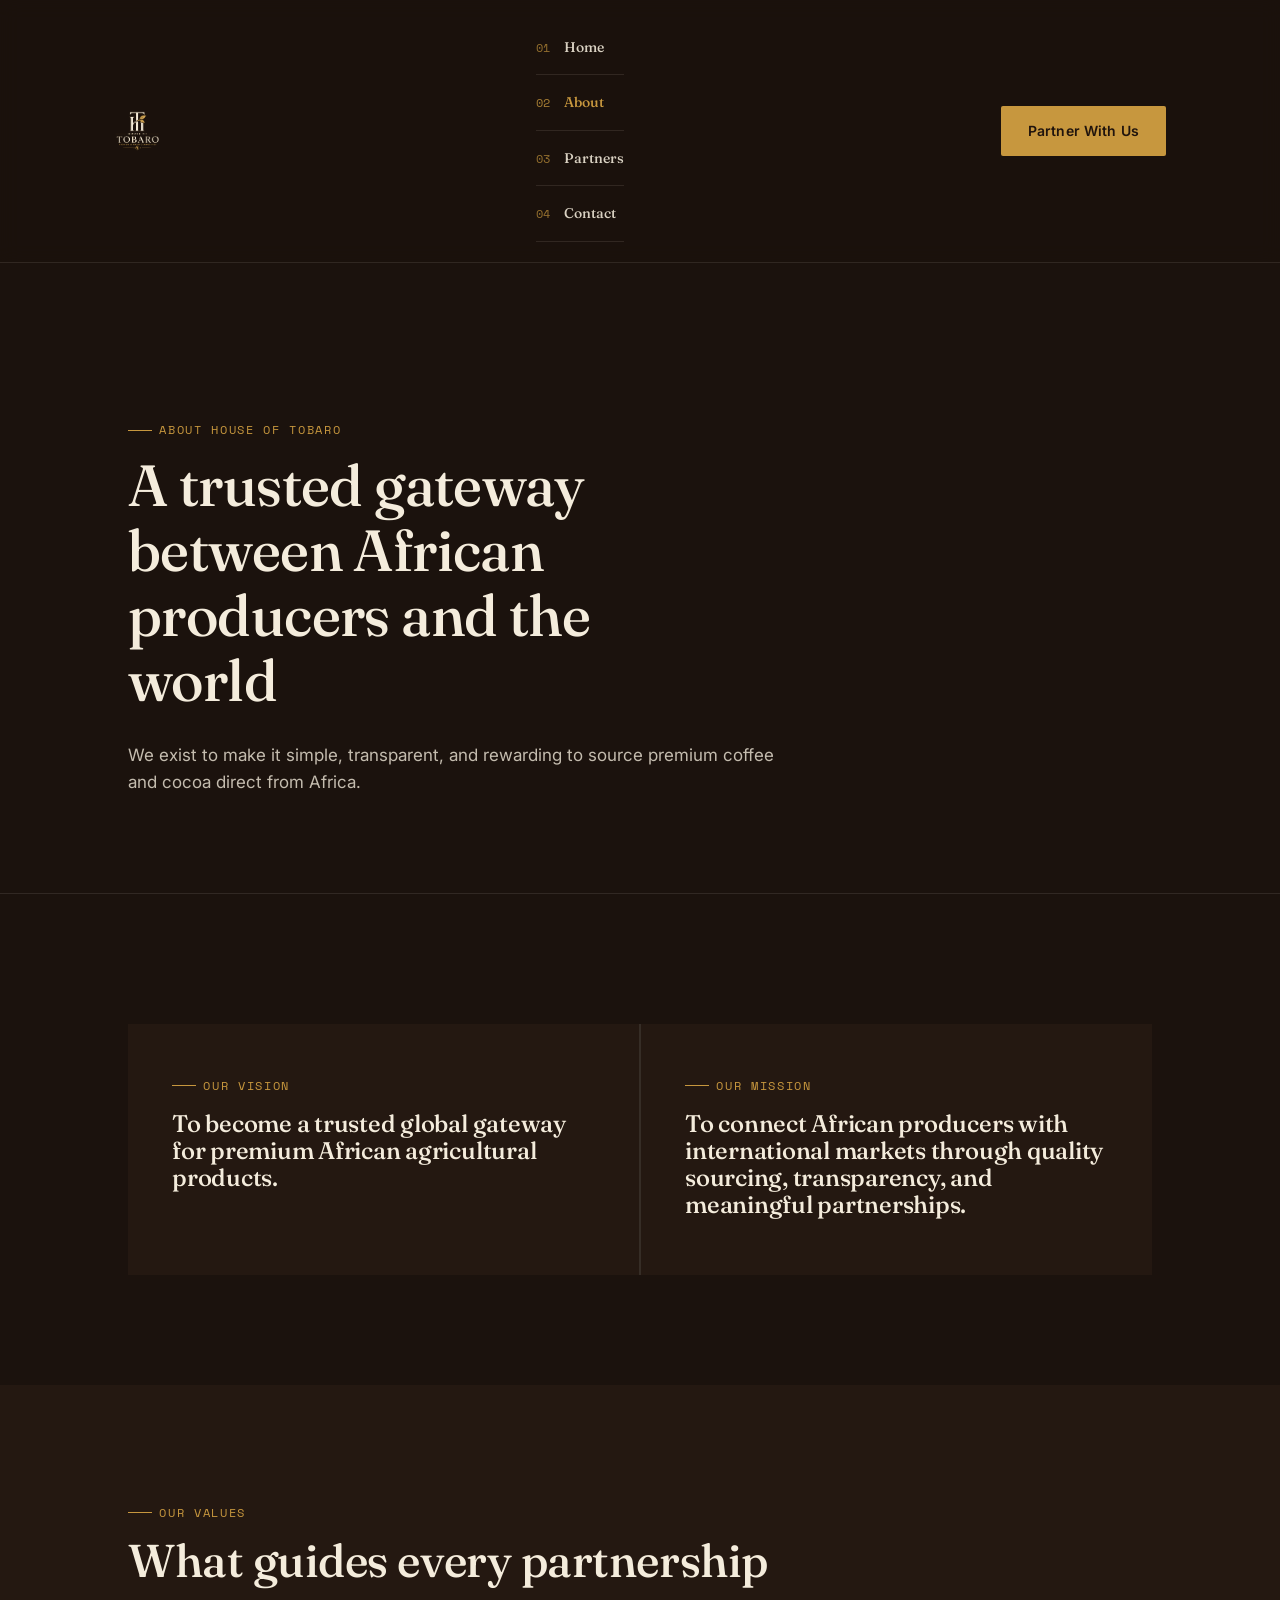
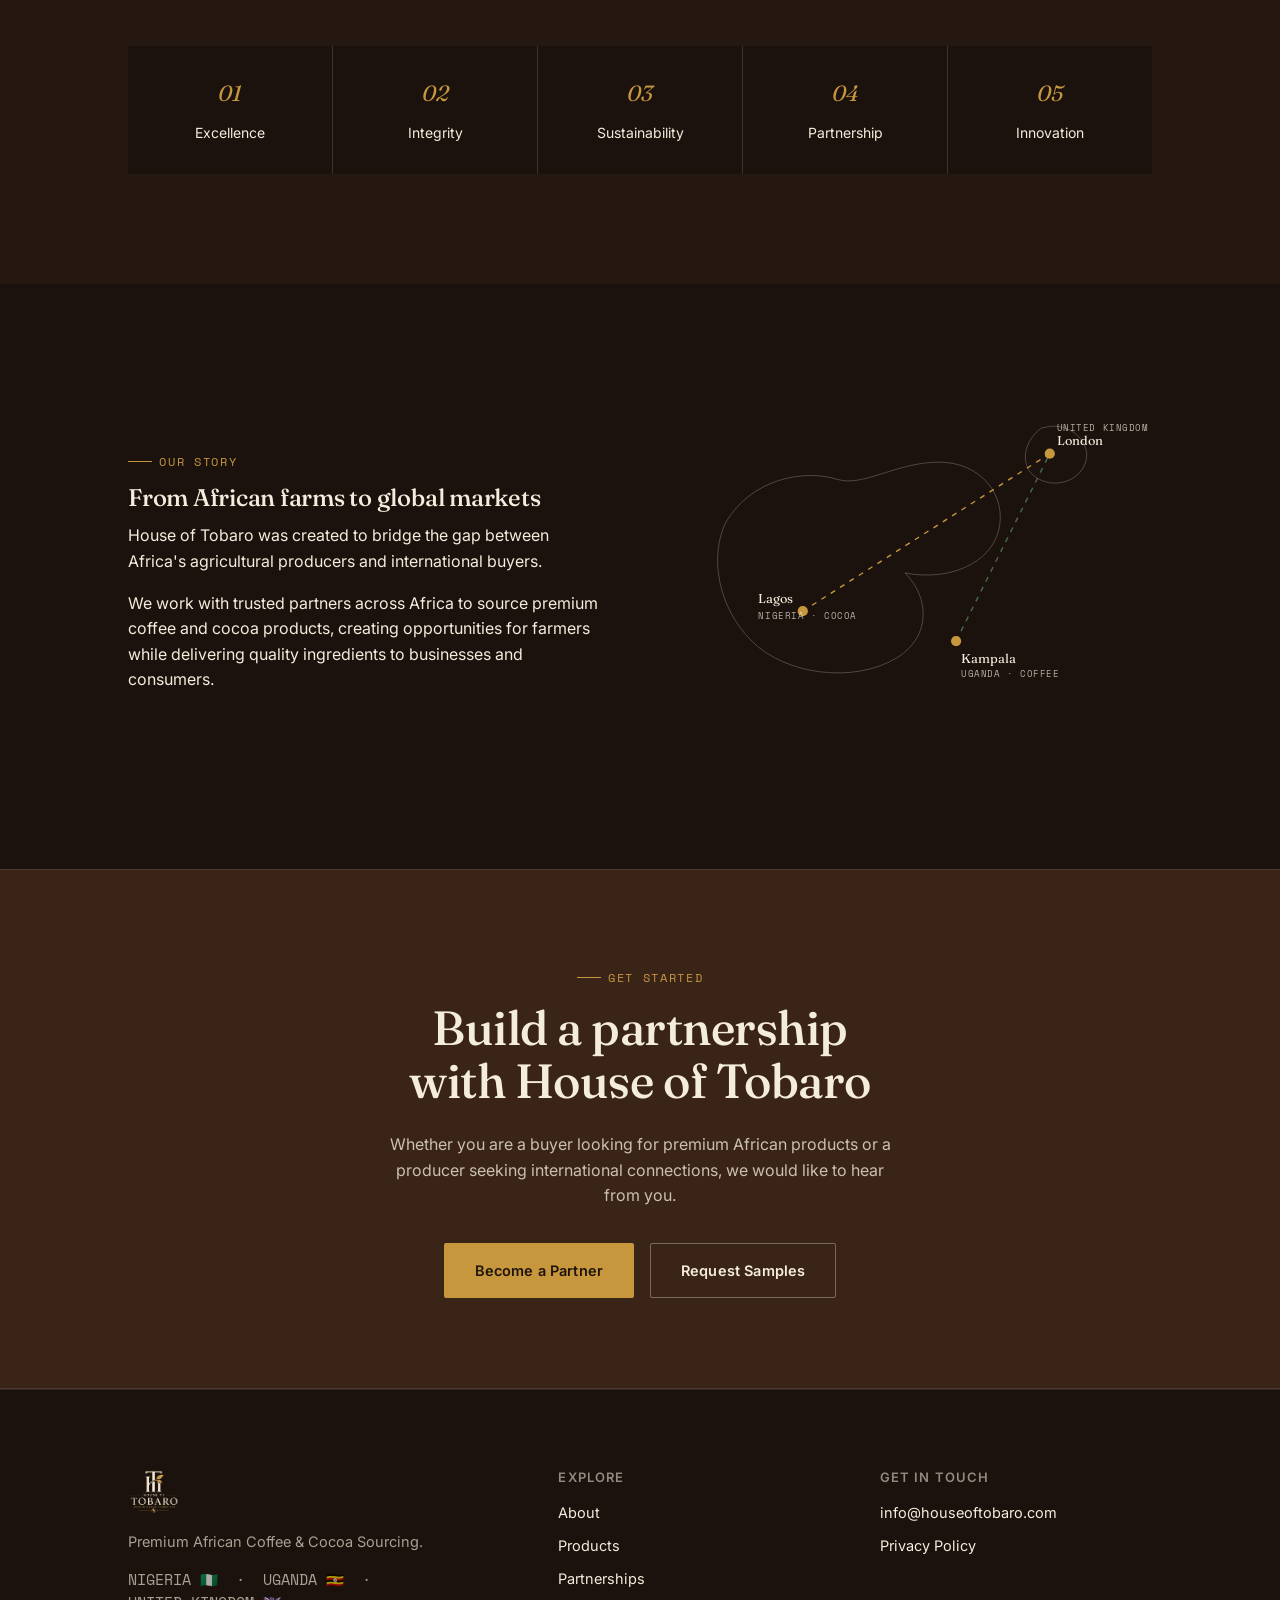
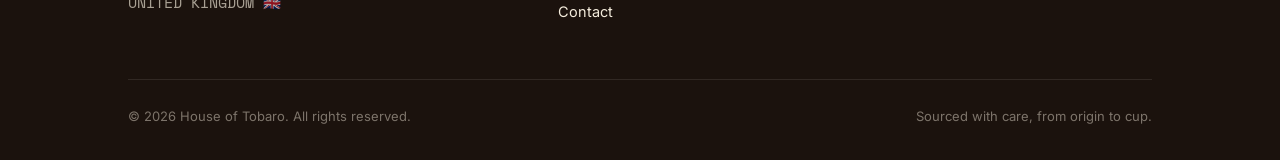
==== commit 5373b1df: "Update logo paths in about.html" ====
--- a/about.html
+++ b/about.html
@@ -6,13 +6,13 @@
 <title>About — House of Tobaro</title>
 <meta name="description" content="House of Tobaro's vision, mission and values as a trusted gateway between African producers and global buyers.">
 <link rel="stylesheet" href="styles.css">
-<link rel="icon" type="image/png" href="assets/favicon.png">
+<link rel="icon" type="image/png" href="favicon.png">
 </head>
 <body>
 
 <header class="site-header">
   <nav class="nav">
-    <a href="index.html" class="brand"><img src="assets/logo_ondark.png" alt="House of Tobaro" class="brand-logo"></a>
+    <a href="index.html" class="brand"><img src="logo_ondark.png" alt="House of Tobaro" class="brand-logo"></a>
     <ul class="nav-links" id="primary-nav">
       <li><a href="index.html">Home</a></li>
       <li><a href="about.html">About</a></li>
@@ -112,7 +112,7 @@
   <div class="container">
     <div class="footer-grid">
       <div class="footer-brand">
-        <a href="index.html" class="brand"><img src="assets/logo_ondark.png" alt="House of Tobaro" class="brand-logo"></a>
+        <a href="index.html" class="brand"><img src="logo_ondark.png" alt="House of Tobaro" class="brand-logo"></a>
         <p>Premium African Coffee &amp; Cocoa Sourcing.</p>
         <p class="footer-flags">NIGERIA 🇳🇬 &nbsp;·&nbsp; UGANDA 🇺🇬 &nbsp;·&nbsp; UNITED KINGDOM 🇬🇧</p>
       </div>
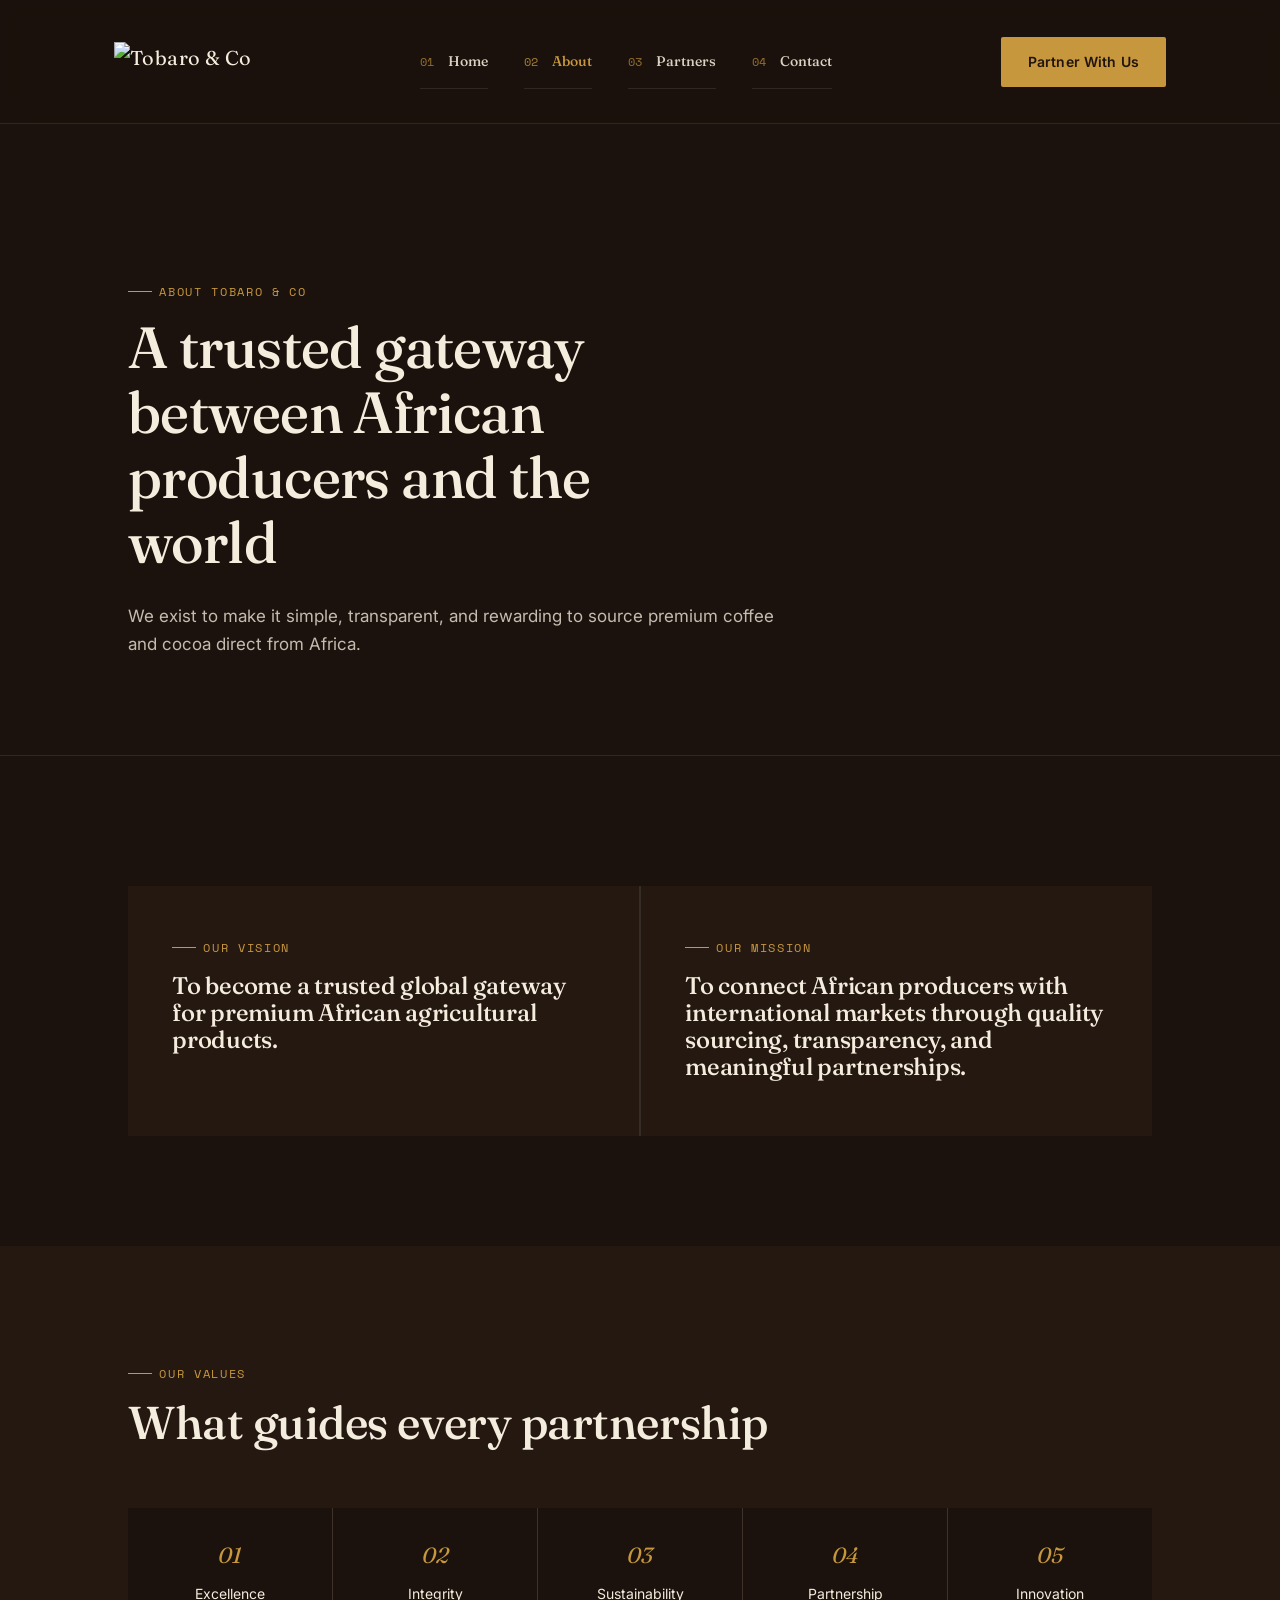
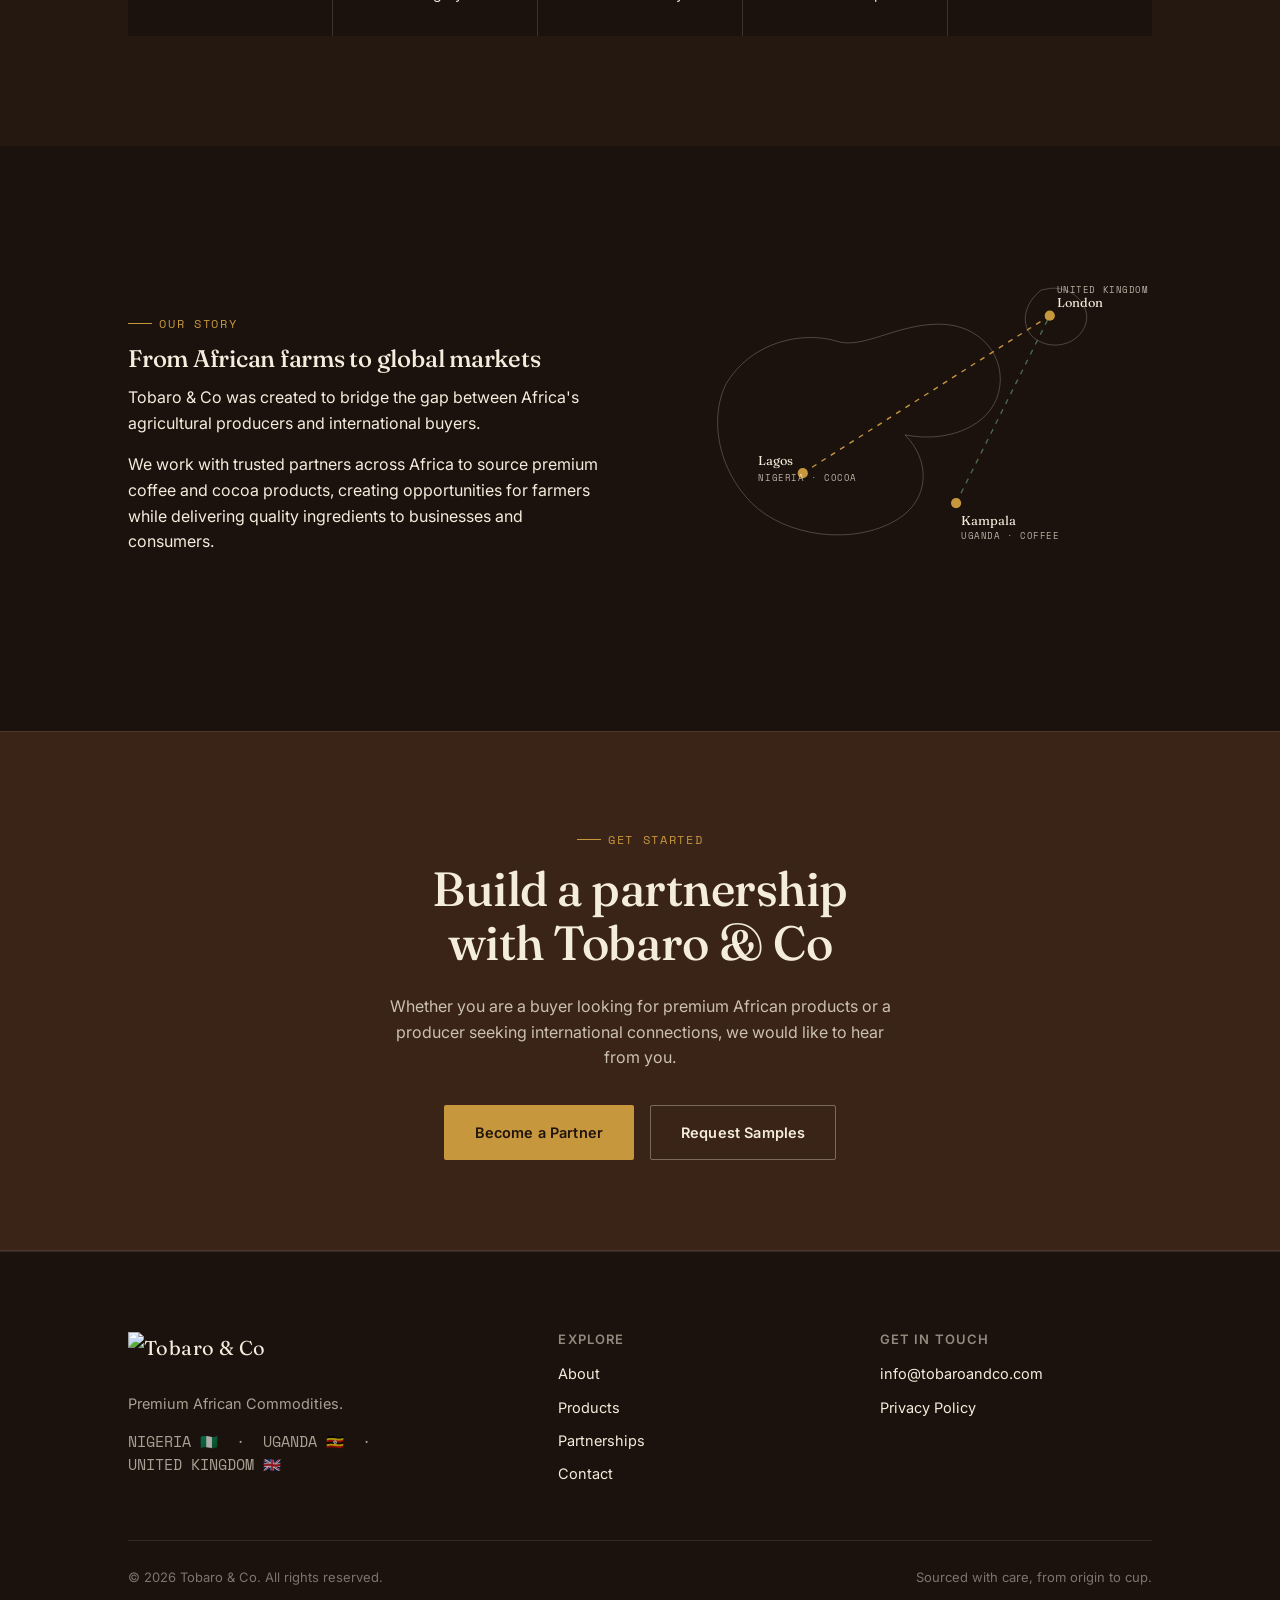
==== commit 2396412b: "Add files via upload" ====
--- a/about.html
+++ b/about.html
@@ -3,23 +3,23 @@
 <head>
 <meta charset="UTF-8">
 <meta name="viewport" content="width=device-width, initial-scale=1.0">
-<title>About — House of Tobaro</title>
-<meta name="description" content="House of Tobaro's vision, mission and values as a trusted gateway between African producers and global buyers.">
+<title>About — Tobaro &amp; Co</title>
+<meta name="description" content="Tobaro &amp; Co's vision, mission and values as a trusted gateway between African producers and global buyers.">
 <link rel="stylesheet" href="styles.css">
-<link rel="icon" type="image/png" href="favicon.png">
+<link rel="icon" type="image/png" href="assets/favicon.png">
 </head>
 <body>
 
 <header class="site-header">
   <nav class="nav">
-    <a href="index.html" class="brand"><img src="logo_ondark.png" alt="House of Tobaro" class="brand-logo"></a>
+    <a href="index.html" class="brand"><img src="assets/logo_ondark.png" alt="Tobaro &amp; Co" class="brand-logo"></a>
     <ul class="nav-links" id="primary-nav">
       <li><a href="index.html">Home</a></li>
       <li><a href="about.html">About</a></li>
       <li><a href="partners.html">Partners</a></li>
       <li><a href="contact.html">Contact</a></li>
       <li class="nav-links-cta"><a href="contact.html" class="btn btn-primary">Partner With Us</a></li>
-      <li class="nav-links-foot"><a href="mailto:info@houseoftobaro.com">info@houseoftobaro.com</a></li>
+      <li class="nav-links-foot"><a href="mailto:info@tobaroandco.com">info@tobaroandco.com</a></li>
     </ul>
     <div class="nav-cta">
       <a href="contact.html" class="btn btn-primary">Partner With Us</a>
@@ -33,7 +33,7 @@
 
 <section class="page-hero">
   <div class="container">
-    <span class="eyebrow">About House of Tobaro</span>
+    <span class="eyebrow">About Tobaro &amp; Co</span>
     <h1>A trusted gateway between African producers and the world</h1>
     <p>We exist to make it simple, transparent, and rewarding to source premium coffee and cocoa direct from Africa.</p>
   </div>
@@ -75,7 +75,7 @@
     <div>
       <span class="eyebrow">Our Story</span>
       <h2>From African farms to global markets</h2>
-      <p>House of Tobaro was created to bridge the gap between Africa's agricultural producers and international buyers.</p>
+      <p>Tobaro &amp; Co was created to bridge the gap between Africa's agricultural producers and international buyers.</p>
       <p>We work with trusted partners across Africa to source premium coffee and cocoa products, creating opportunities for farmers while delivering quality ingredients to businesses and consumers.</p>
     </div>
     <div>
@@ -100,7 +100,7 @@
 
 <section class="cta-band reveal">
   <span class="eyebrow" style="justify-content:center">Get Started</span>
-  <h2>Build a partnership with House of Tobaro</h2>
+  <h2>Build a partnership with Tobaro &amp; Co</h2>
   <p>Whether you are a buyer looking for premium African products or a producer seeking international connections, we would like to hear from you.</p>
   <div class="btn-row">
     <a href="partners.html" class="btn btn-primary">Become a Partner</a>
@@ -112,8 +112,8 @@
   <div class="container">
     <div class="footer-grid">
       <div class="footer-brand">
-        <a href="index.html" class="brand"><img src="logo_ondark.png" alt="House of Tobaro" class="brand-logo"></a>
-        <p>Premium African Coffee &amp; Cocoa Sourcing.</p>
+        <a href="index.html" class="brand"><img src="assets/logo_ondark.png" alt="Tobaro &amp; Co" class="brand-logo"></a>
+        <p>Premium African Commodities.</p>
         <p class="footer-flags">NIGERIA 🇳🇬 &nbsp;·&nbsp; UGANDA 🇺🇬 &nbsp;·&nbsp; UNITED KINGDOM 🇬🇧</p>
       </div>
       <div>
@@ -128,13 +128,13 @@
       <div>
         <h4>Get in touch</h4>
         <ul>
-          <li><a href="mailto:info@houseoftobaro.com">info@houseoftobaro.com</a></li>
+          <li><a href="mailto:info@tobaroandco.com">info@tobaroandco.com</a></li>
           <li><a href="contact.html">Privacy Policy</a></li>
         </ul>
       </div>
     </div>
     <div class="footer-bottom">
-      <span>© 2026 House of Tobaro. All rights reserved.</span>
+      <span>© 2026 Tobaro &amp; Co. All rights reserved.</span>
       <span>Sourced with care, from origin to cup.</span>
     </div>
   </div>
--- a/styles.css
+++ b/styles.css
@@ -162,19 +162,19 @@
 .footer-brand .brand-logo{ height:44px; margin-bottom:16px; }
 
 .nav-links{
-  position:fixed; top:0; right:0; bottom:0;
+  position:fixed; top:0; right:0; 
   width:min(84vw, 340px);
   background:var(--brown-950);
   border-left:1px solid rgba(244,236,220,.12);
   box-shadow:-24px 0 48px rgba(0,0,0,.4);
+  display:flex;
   flex-direction:column; align-items:flex-start;
   padding:100px 32px 32px;
   gap:0; font-size:21px;
-  list-style:none; margin:0;
+  list-style:none;
   counter-reset:navcount;
   transform:translateX(100%);
   transition:transform .4s cubic-bezier(.4,0,.2,1);
-  overflow-y:auto;
   z-index:70;
 }
 .nav-links::before{
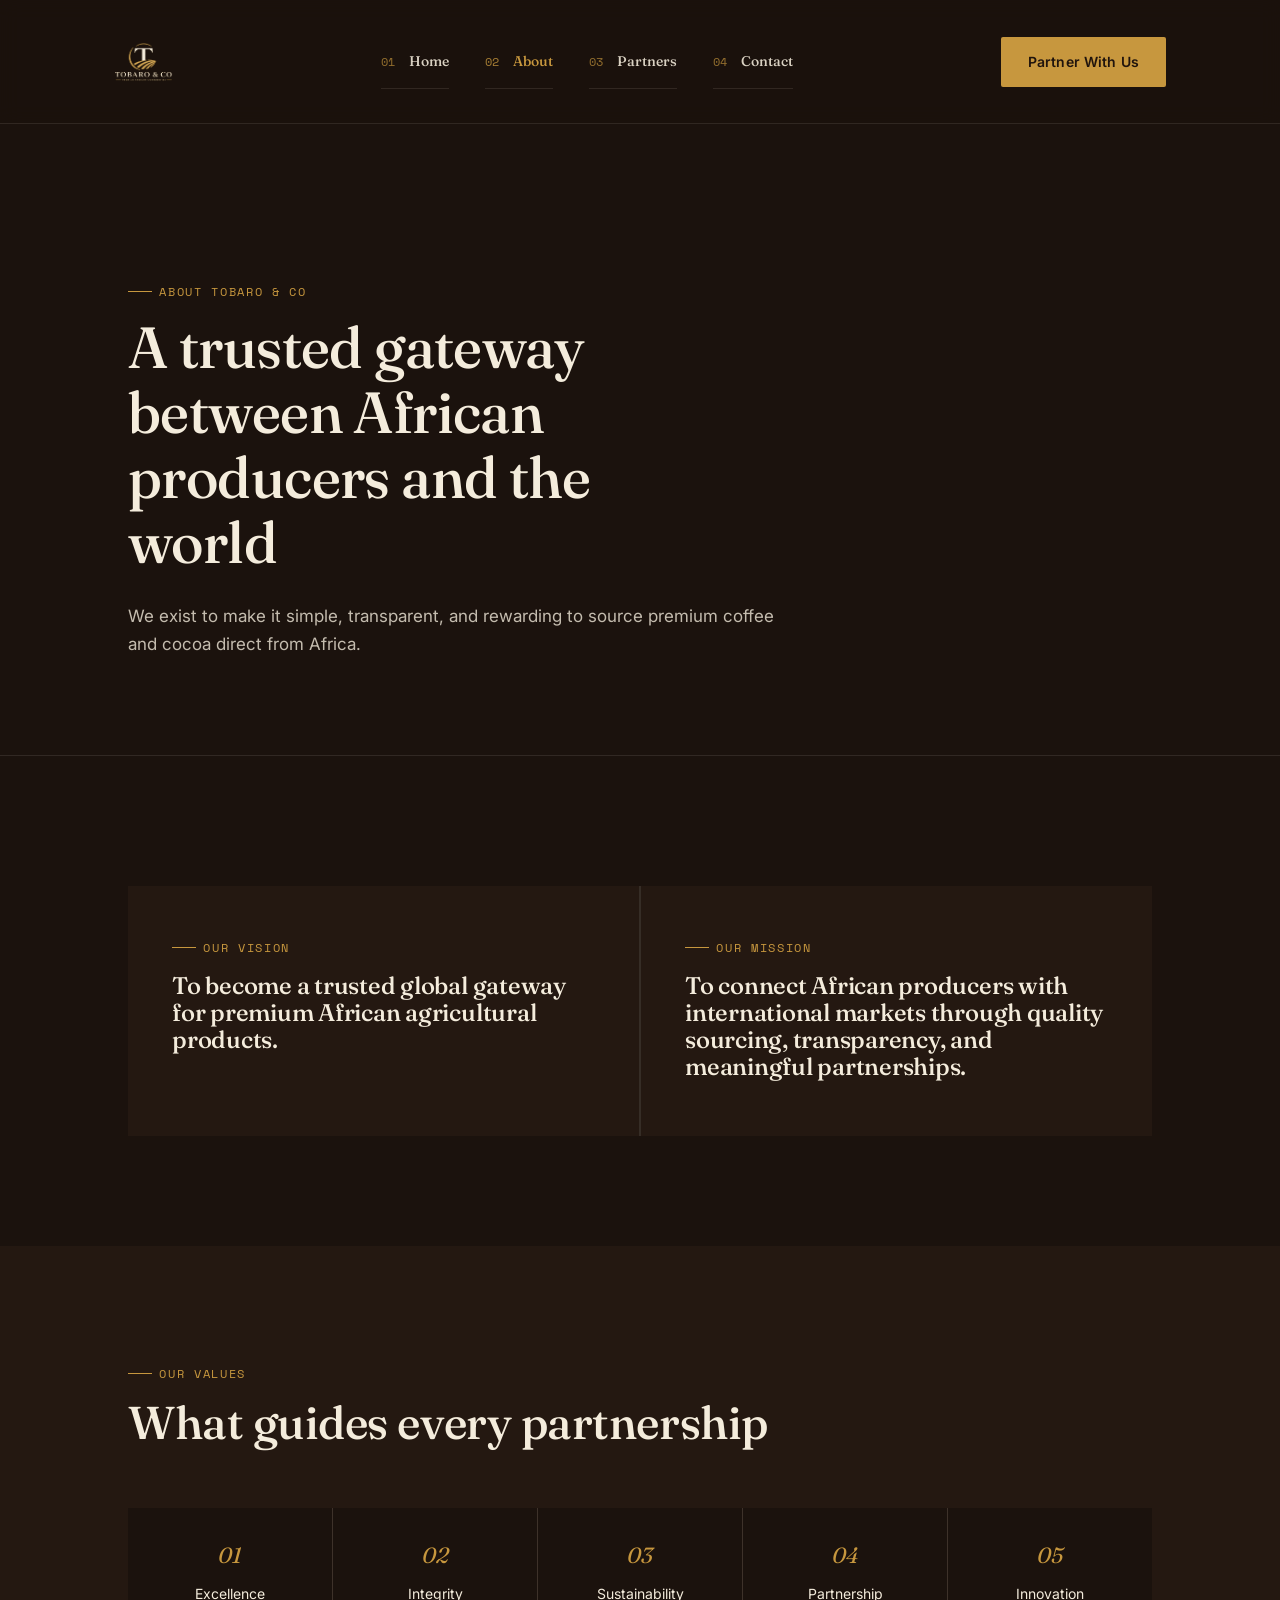
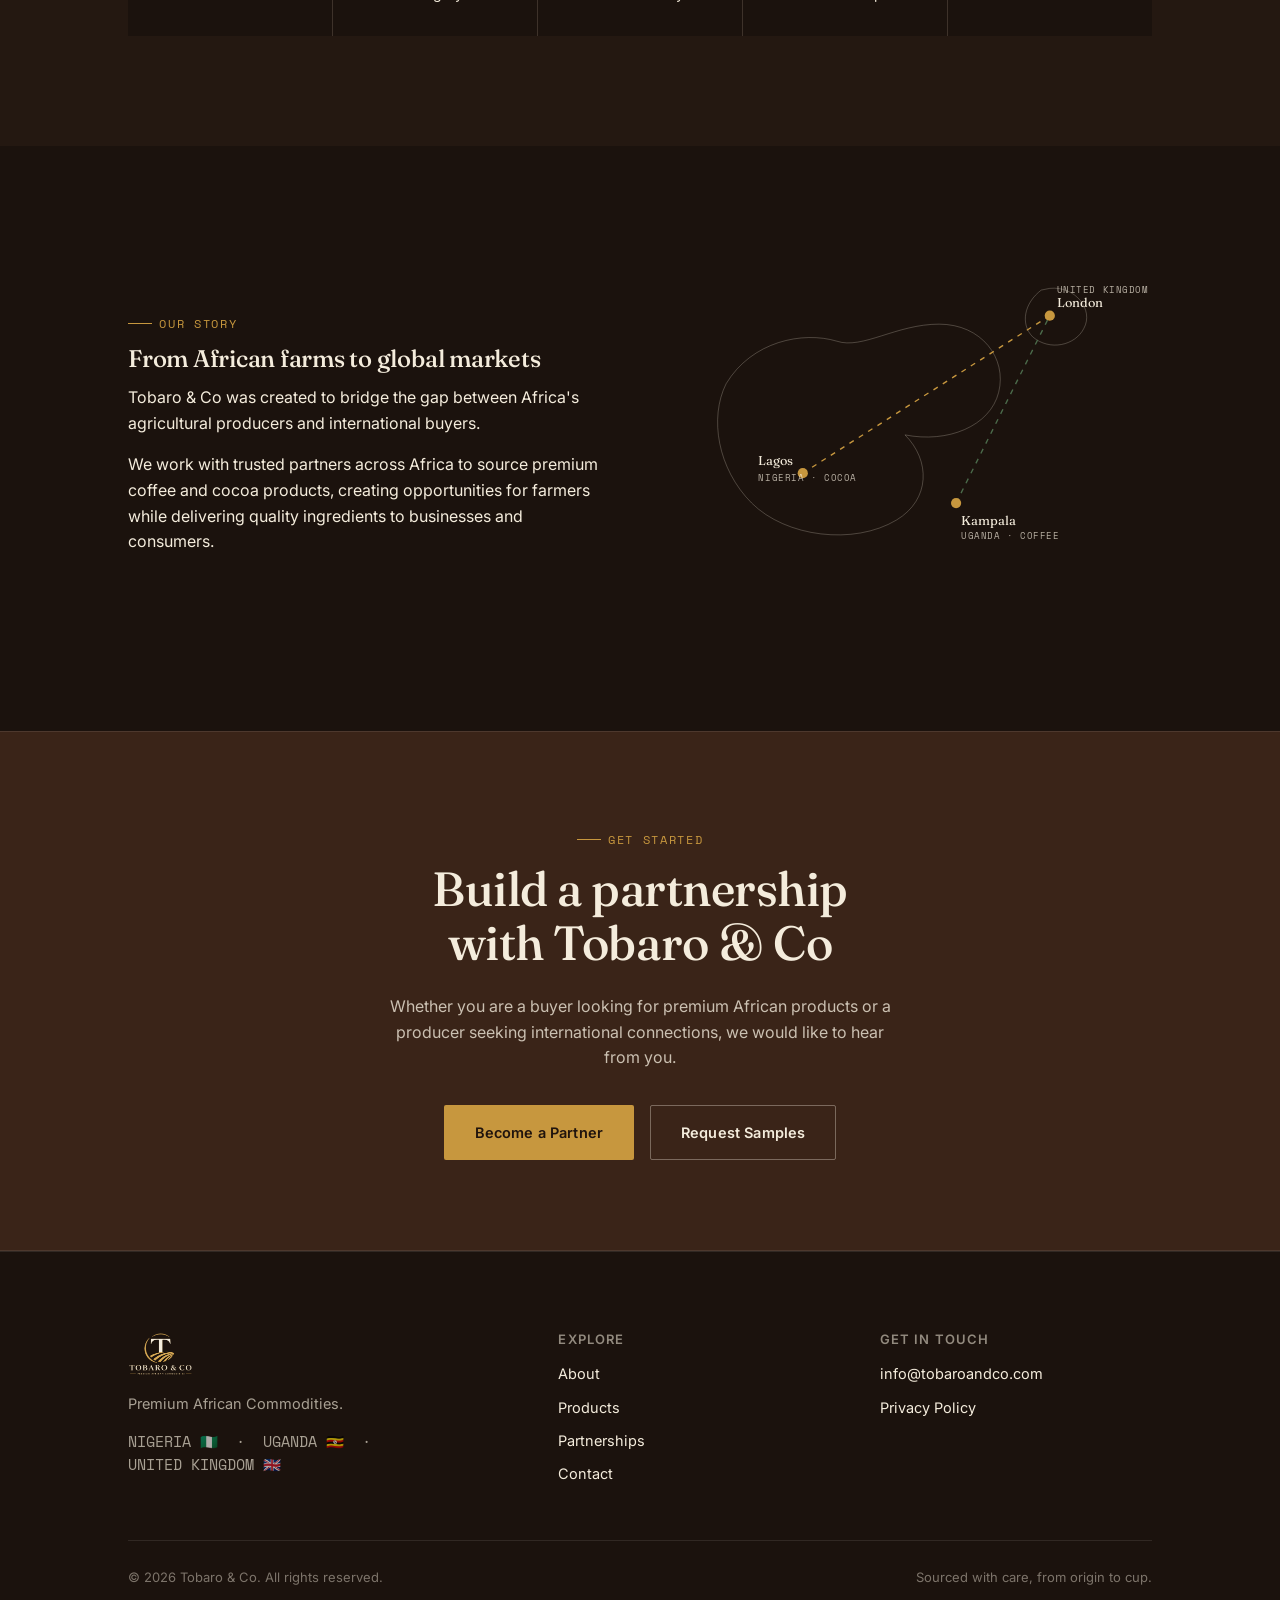
==== commit c98ae45c: "Update logo paths in about.html" ====
--- a/about.html
+++ b/about.html
@@ -6,13 +6,13 @@
 <title>About — Tobaro &amp; Co</title>
 <meta name="description" content="Tobaro &amp; Co's vision, mission and values as a trusted gateway between African producers and global buyers.">
 <link rel="stylesheet" href="styles.css">
-<link rel="icon" type="image/png" href="assets/favicon.png">
+<link rel="icon" type="image/png" href="favicon.png">
 </head>
 <body>
 
 <header class="site-header">
   <nav class="nav">
-    <a href="index.html" class="brand"><img src="assets/logo_ondark.png" alt="Tobaro &amp; Co" class="brand-logo"></a>
+    <a href="index.html" class="brand"><img src="logo_ondark.png" alt="Tobaro &amp; Co" class="brand-logo"></a>
     <ul class="nav-links" id="primary-nav">
       <li><a href="index.html">Home</a></li>
       <li><a href="about.html">About</a></li>
@@ -112,7 +112,7 @@
   <div class="container">
     <div class="footer-grid">
       <div class="footer-brand">
-        <a href="index.html" class="brand"><img src="assets/logo_ondark.png" alt="Tobaro &amp; Co" class="brand-logo"></a>
+        <a href="index.html" class="brand"><img src="logo_ondark.png" alt="Tobaro &amp; Co" class="brand-logo"></a>
         <p>Premium African Commodities.</p>
         <p class="footer-flags">NIGERIA 🇳🇬 &nbsp;·&nbsp; UGANDA 🇺🇬 &nbsp;·&nbsp; UNITED KINGDOM 🇬🇧</p>
       </div>
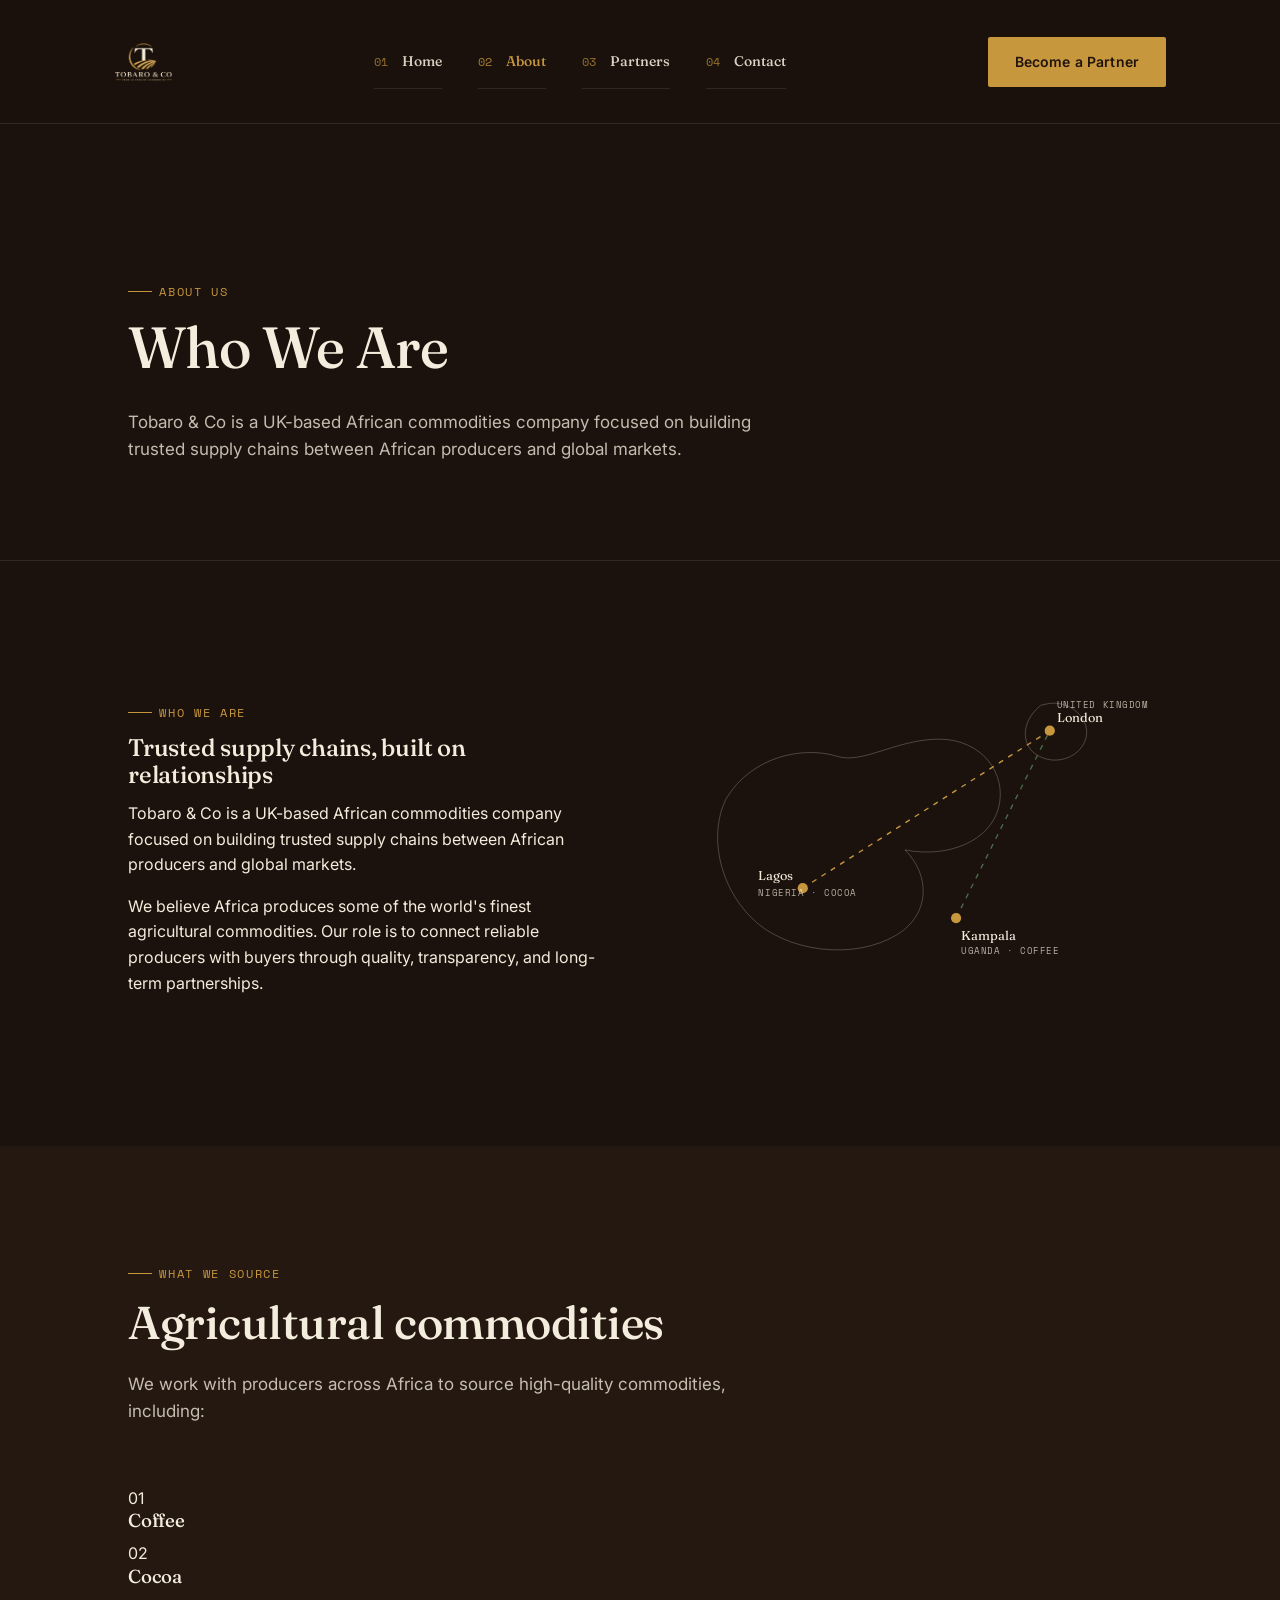
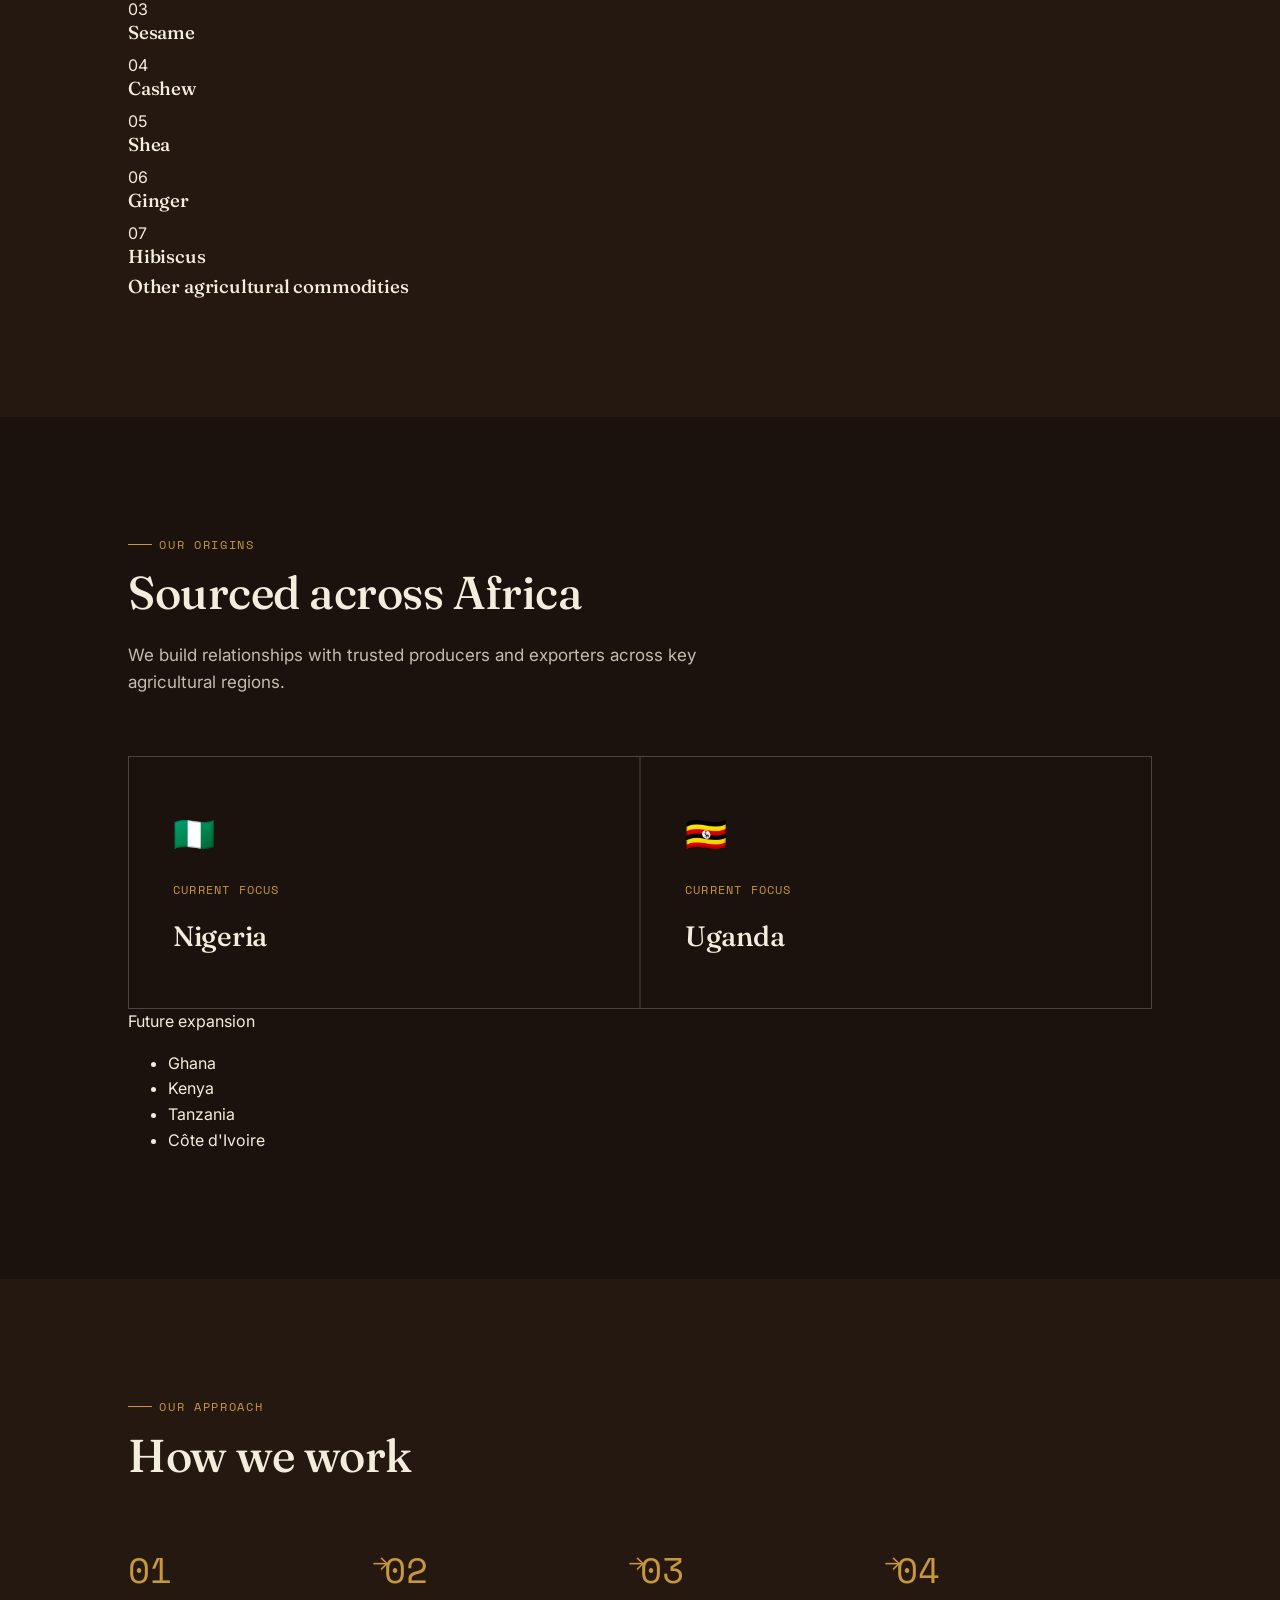
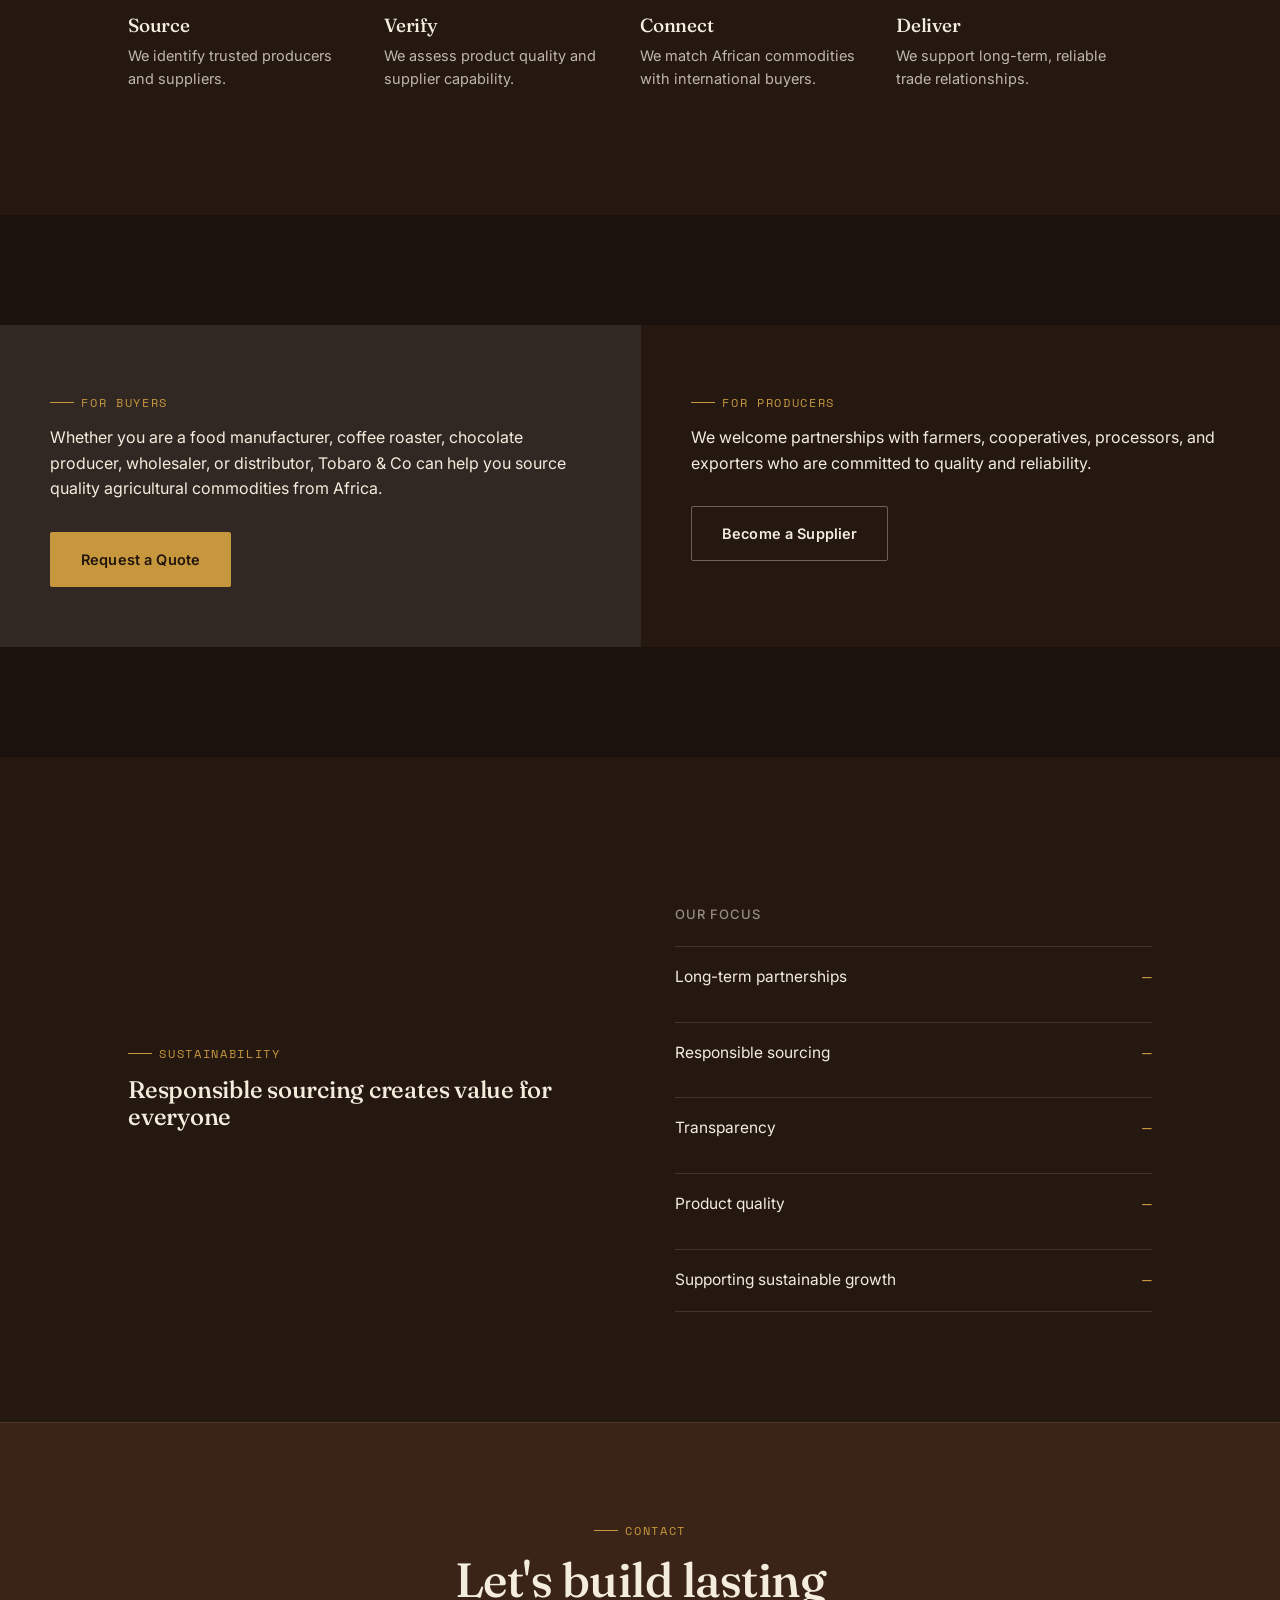
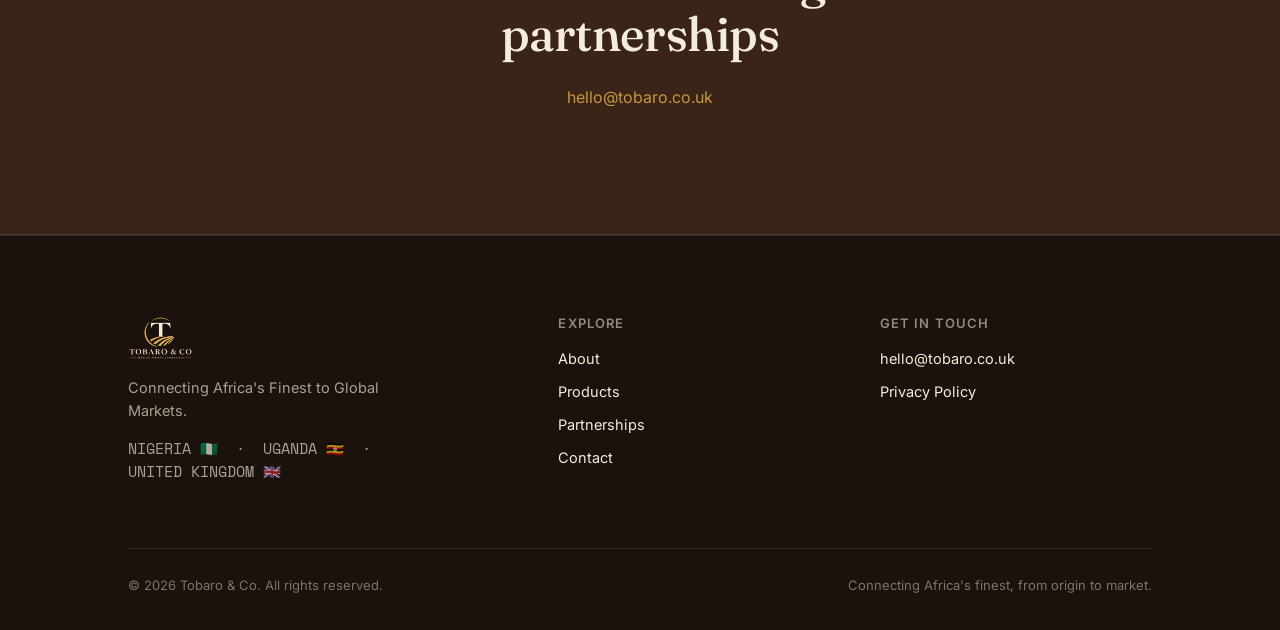
==== commit f790ef35: "Update about.html modified based of users request" ====
--- a/about.html
+++ b/about.html
@@ -4,7 +4,7 @@
 <meta charset="UTF-8">
 <meta name="viewport" content="width=device-width, initial-scale=1.0">
 <title>About — Tobaro &amp; Co</title>
-<meta name="description" content="Tobaro &amp; Co's vision, mission and values as a trusted gateway between African producers and global buyers.">
+<meta name="description" content="Tobaro &amp; Co is a UK-based African commodities company connecting trusted producers with global markets.">
 <link rel="stylesheet" href="styles.css">
 <link rel="icon" type="image/png" href="favicon.png">
 </head>
@@ -18,11 +18,11 @@
       <li><a href="about.html">About</a></li>
       <li><a href="partners.html">Partners</a></li>
       <li><a href="contact.html">Contact</a></li>
-      <li class="nav-links-cta"><a href="contact.html" class="btn btn-primary">Partner With Us</a></li>
-      <li class="nav-links-foot"><a href="mailto:info@tobaroandco.com">info@tobaroandco.com</a></li>
+      <li class="nav-links-cta"><a href="contact.html" class="btn btn-primary">Become a Partner</a></li>
+      <li class="nav-links-foot"><a href="mailto:hello@tobaro.co.uk">hello@tobaro.co.uk</a></li>
     </ul>
     <div class="nav-cta">
-      <a href="contact.html" class="btn btn-primary">Partner With Us</a>
+      <a href="contact.html" class="btn btn-primary">Become a Partner</a>
       <button class="nav-toggle" aria-label="Toggle menu" aria-expanded="false" aria-controls="primary-nav">
         <span class="hamburger"><span></span><span></span><span></span></span>
       </button>
@@ -33,50 +33,19 @@
 
 <section class="page-hero">
   <div class="container">
-    <span class="eyebrow">About Tobaro &amp; Co</span>
-    <h1>A trusted gateway between African producers and the world</h1>
-    <p>We exist to make it simple, transparent, and rewarding to source premium coffee and cocoa direct from Africa.</p>
-  </div>
-</section>
-
-<section class="section section-dark">
-  <div class="container">
-    <div class="vision-mission reveal">
-      <div class="vm-card">
-        <span class="eyebrow">Our Vision</span>
-        <h3>To become a trusted global gateway for premium African agricultural products.</h3>
-      </div>
-      <div class="vm-card">
-        <span class="eyebrow">Our Mission</span>
-        <h3>To connect African producers with international markets through quality sourcing, transparency, and meaningful partnerships.</h3>
-      </div>
-    </div>
-  </div>
-</section>
-
-<section class="section section-panel">
-  <div class="container">
-    <div class="section-head reveal">
-      <span class="eyebrow">Our Values</span>
-      <h2>What guides every partnership</h2>
-    </div>
-    <div class="value-grid reveal">
-      <div class="value-card"><span>01</span><p>Excellence</p></div>
-      <div class="value-card"><span>02</span><p>Integrity</p></div>
-      <div class="value-card"><span>03</span><p>Sustainability</p></div>
-      <div class="value-card"><span>04</span><p>Partnership</p></div>
-      <div class="value-card"><span>05</span><p>Innovation</p></div>
-    </div>
+    <span class="eyebrow">About Us</span>
+    <h1>Who We Are</h1>
+    <p>Tobaro &amp; Co is a UK-based African commodities company focused on building trusted supply chains between African producers and global markets.</p>
   </div>
 </section>
 
 <section class="section section-dark">
   <div class="container two-col reveal">
     <div>
-      <span class="eyebrow">Our Story</span>
-      <h2>From African farms to global markets</h2>
-      <p>Tobaro &amp; Co was created to bridge the gap between Africa's agricultural producers and international buyers.</p>
-      <p>We work with trusted partners across Africa to source premium coffee and cocoa products, creating opportunities for farmers while delivering quality ingredients to businesses and consumers.</p>
+      <span class="eyebrow">Who We Are</span>
+      <h2>Trusted supply chains, built on relationships</h2>
+      <p>Tobaro &amp; Co is a UK-based African commodities company focused on building trusted supply chains between African producers and global markets.</p>
+      <p>We believe Africa produces some of the world's finest agricultural commodities. Our role is to connect reliable producers with buyers through quality, transparency, and long-term partnerships.</p>
     </div>
     <div>
       <svg class="route-map" viewBox="0 0 560 420" xmlns="http://www.w3.org/2000/svg" role="img" aria-label="Route map showing sourcing from Nigeria and Uganda to the United Kingdom">
@@ -98,14 +67,135 @@
   </div>
 </section>
 
+<!-- WHAT WE SOURCE -->
+<section class="section section-panel">
+  <div class="container">
+    <div class="section-head reveal">
+      <span class="eyebrow">What We Source</span>
+      <h2>Agricultural commodities</h2>
+      <p>We work with producers across Africa to source high-quality commodities, including:</p>
+    </div>
+    <div class="commodity-grid reveal">
+      <div class="commodity-card"><span class="commodity-num">01</span><h3>Coffee</h3></div>
+      <div class="commodity-card"><span class="commodity-num">02</span><h3>Cocoa</h3></div>
+      <div class="commodity-card"><span class="commodity-num">03</span><h3>Sesame</h3></div>
+      <div class="commodity-card"><span class="commodity-num">04</span><h3>Cashew</h3></div>
+      <div class="commodity-card"><span class="commodity-num">05</span><h3>Shea</h3></div>
+      <div class="commodity-card"><span class="commodity-num">06</span><h3>Ginger</h3></div>
+      <div class="commodity-card"><span class="commodity-num">07</span><h3>Hibiscus</h3></div>
+      <div class="commodity-card is-other"><h3>Other agricultural commodities</h3></div>
+    </div>
+  </div>
+</section>
+
+<!-- OUR ORIGINS -->
+<section class="section section-dark">
+  <div class="container">
+    <div class="section-head reveal">
+      <span class="eyebrow">Our Origins</span>
+      <h2>Sourced across Africa</h2>
+      <p>We build relationships with trusted producers and exporters across key agricultural regions.</p>
+    </div>
+    <div class="origin-grid reveal">
+      <div class="origin-card">
+        <div class="origin-flag">🇳🇬</div>
+        <span class="origin-tag">Current Focus</span>
+        <h3>Nigeria</h3>
+      </div>
+      <div class="origin-card">
+        <div class="origin-flag">🇺🇬</div>
+        <span class="origin-tag">Current Focus</span>
+        <h3>Uganda</h3>
+      </div>
+    </div>
+    <div class="expansion-block reveal">
+      <span class="expansion-label">Future expansion</span>
+      <ul class="expansion-tags">
+        <li>Ghana</li>
+        <li>Kenya</li>
+        <li>Tanzania</li>
+        <li>Côte d'Ivoire</li>
+      </ul>
+    </div>
+  </div>
+</section>
+
+<!-- OUR APPROACH -->
+<section class="section section-panel">
+  <div class="container">
+    <div class="section-head reveal">
+      <span class="eyebrow">Our Approach</span>
+      <h2>How we work</h2>
+    </div>
+    <div class="process reveal">
+      <div class="process-step">
+        <span class="num">01</span>
+        <h3>Source</h3>
+        <p>We identify trusted producers and suppliers.</p>
+      </div>
+      <div class="process-step">
+        <span class="num">02</span>
+        <h3>Verify</h3>
+        <p>We assess product quality and supplier capability.</p>
+      </div>
+      <div class="process-step">
+        <span class="num">03</span>
+        <h3>Connect</h3>
+        <p>We match African commodities with international buyers.</p>
+      </div>
+      <div class="process-step">
+        <span class="num">04</span>
+        <h3>Deliver</h3>
+        <p>We support long-term, reliable trade relationships.</p>
+      </div>
+    </div>
+  </div>
+</section>
+
+<!-- FOR BUYERS / FOR PRODUCERS -->
+<section class="section section-dark" style="padding-left:0;padding-right:0">
+  <div class="container" style="padding:0;max-width:none">
+    <div class="partner-split reveal">
+      <div class="partner-panel">
+        <span class="eyebrow">For Buyers</span>
+        <p>Whether you are a food manufacturer, coffee roaster, chocolate producer, wholesaler, or distributor, Tobaro &amp; Co can help you source quality agricultural commodities from Africa.</p>
+        <a href="contact.html" class="btn btn-primary" style="margin-top:14px">Request a Quote</a>
+      </div>
+      <div class="partner-panel" style="background:var(--brown-900)">
+        <span class="eyebrow">For Producers</span>
+        <p>We welcome partnerships with farmers, cooperatives, processors, and exporters who are committed to quality and reliability.</p>
+        <a href="partners.html" class="btn btn-ghost" style="margin-top:14px">Become a Supplier</a>
+      </div>
+    </div>
+  </div>
+</section>
+
+<!-- SUSTAINABILITY -->
+<section class="section section-panel">
+  <div class="container two-col reveal">
+    <div>
+      <span class="eyebrow">Sustainability</span>
+      <h2>Responsible sourcing creates value for everyone</h2>
+    </div>
+    <div>
+      <span class="eyebrow" style="visibility:hidden">.</span>
+      <h4 style="font-family:var(--font-body);text-transform:uppercase;font-size:13px;letter-spacing:.08em;color:rgba(244,236,220,.55);margin:0 0 6px;">Our focus</h4>
+      <ul class="commit-list">
+        <li>Long-term partnerships</li>
+        <li>Responsible sourcing</li>
+        <li>Transparency</li>
+        <li>Product quality</li>
+        <li>Supporting sustainable growth</li>
+      </ul>
+    </div>
+  </div>
+</section>
+
+<!-- CONTACT -->
 <section class="cta-band reveal">
-  <span class="eyebrow" style="justify-content:center">Get Started</span>
-  <h2>Build a partnership with Tobaro &amp; Co</h2>
-  <p>Whether you are a buyer looking for premium African products or a producer seeking international connections, we would like to hear from you.</p>
-  <div class="btn-row">
-    <a href="partners.html" class="btn btn-primary">Become a Partner</a>
-    <a href="contact.html" class="btn btn-ghost">Request Samples</a>
-  </div>
+  <span class="eyebrow" style="justify-content:center">Contact</span>
+  <h2>Let's build lasting partnerships</h2>
+  <p><a href="mailto:hello@tobaro.co.uk" style="color:var(--gold-500)">hello@tobaro.co.uk</a></p>
 </section>
 
 <footer class="site-footer">
@@ -113,7 +203,7 @@
     <div class="footer-grid">
       <div class="footer-brand">
         <a href="index.html" class="brand"><img src="logo_ondark.png" alt="Tobaro &amp; Co" class="brand-logo"></a>
-        <p>Premium African Commodities.</p>
+        <p>Connecting Africa's Finest to Global Markets.</p>
         <p class="footer-flags">NIGERIA 🇳🇬 &nbsp;·&nbsp; UGANDA 🇺🇬 &nbsp;·&nbsp; UNITED KINGDOM 🇬🇧</p>
       </div>
       <div>
@@ -128,14 +218,14 @@
       <div>
         <h4>Get in touch</h4>
         <ul>
-          <li><a href="mailto:info@tobaroandco.com">info@tobaroandco.com</a></li>
+          <li><a href="mailto:hello@tobaro.co.uk">hello@tobaro.co.uk</a></li>
           <li><a href="contact.html">Privacy Policy</a></li>
         </ul>
       </div>
     </div>
     <div class="footer-bottom">
       <span>© 2026 Tobaro &amp; Co. All rights reserved.</span>
-      <span>Sourced with care, from origin to cup.</span>
+      <span>Connecting Africa's finest, from origin to market.</span>
     </div>
   </div>
 </footer>
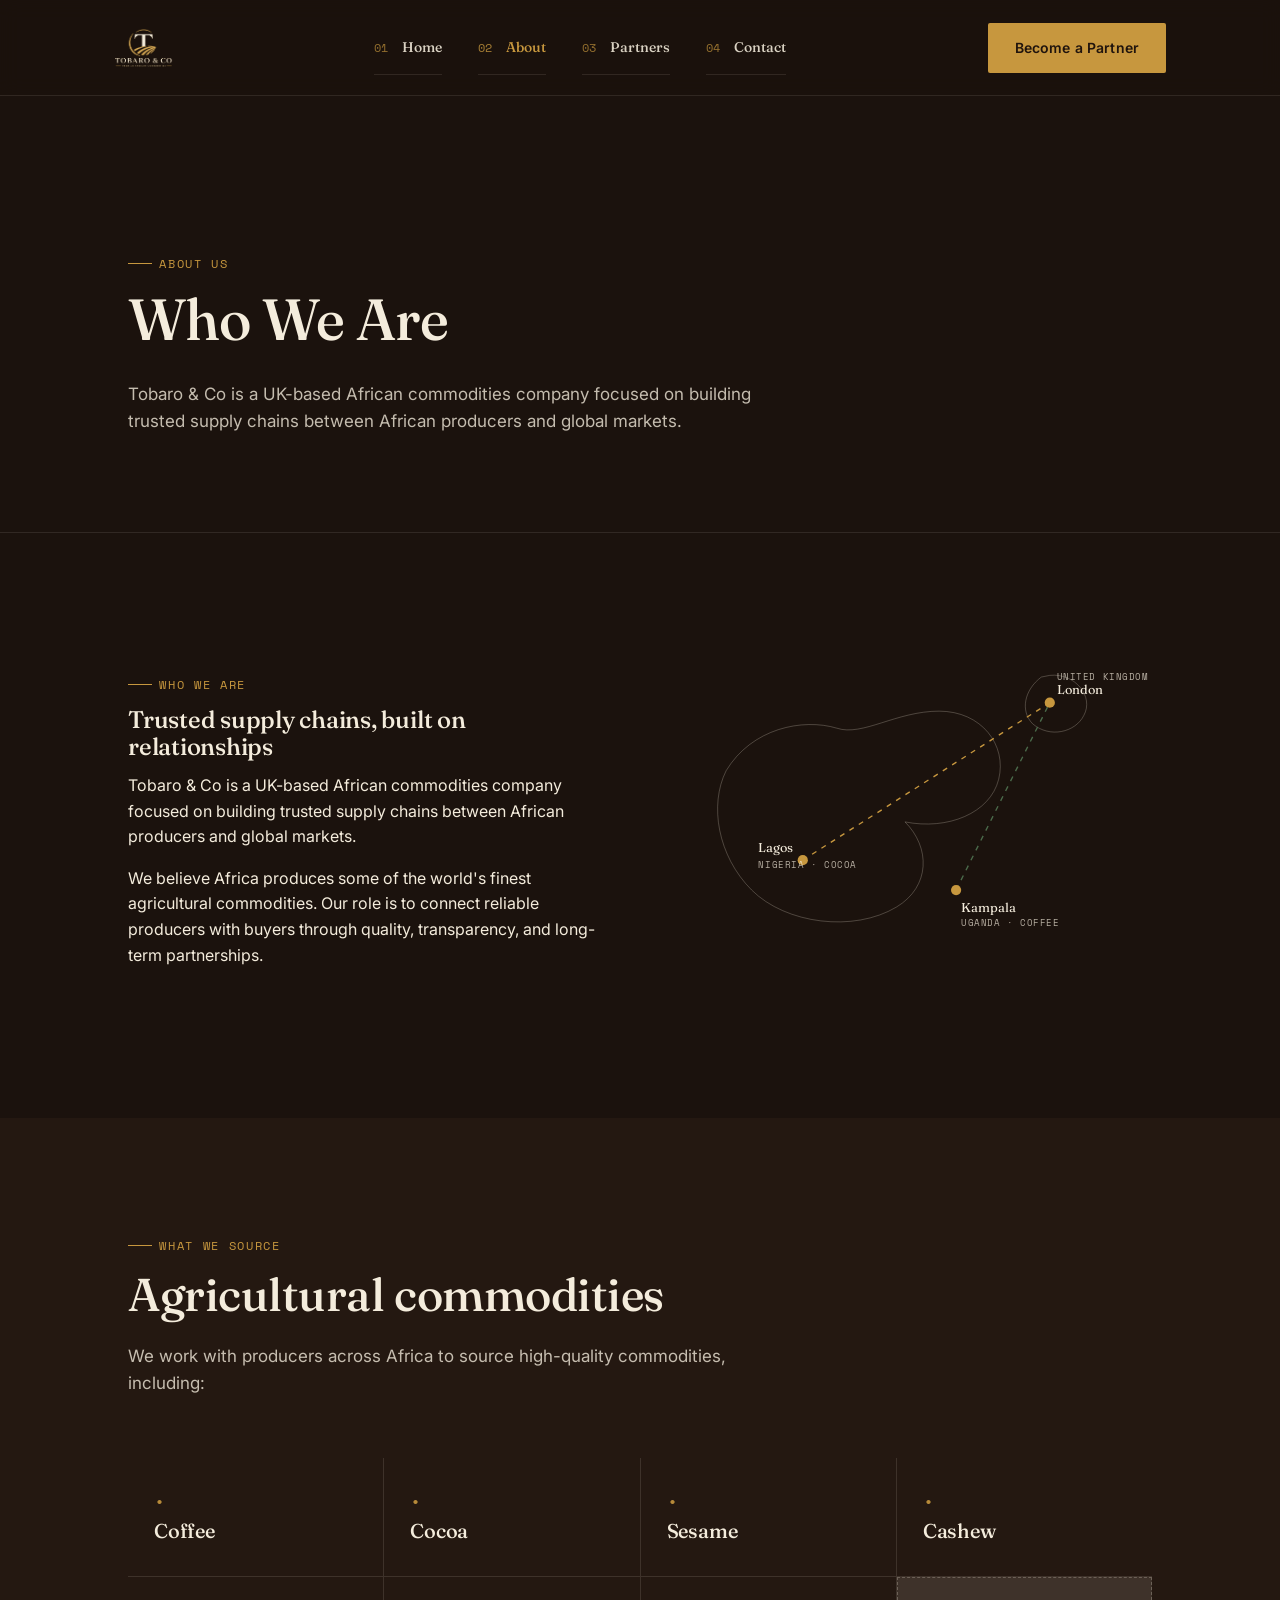
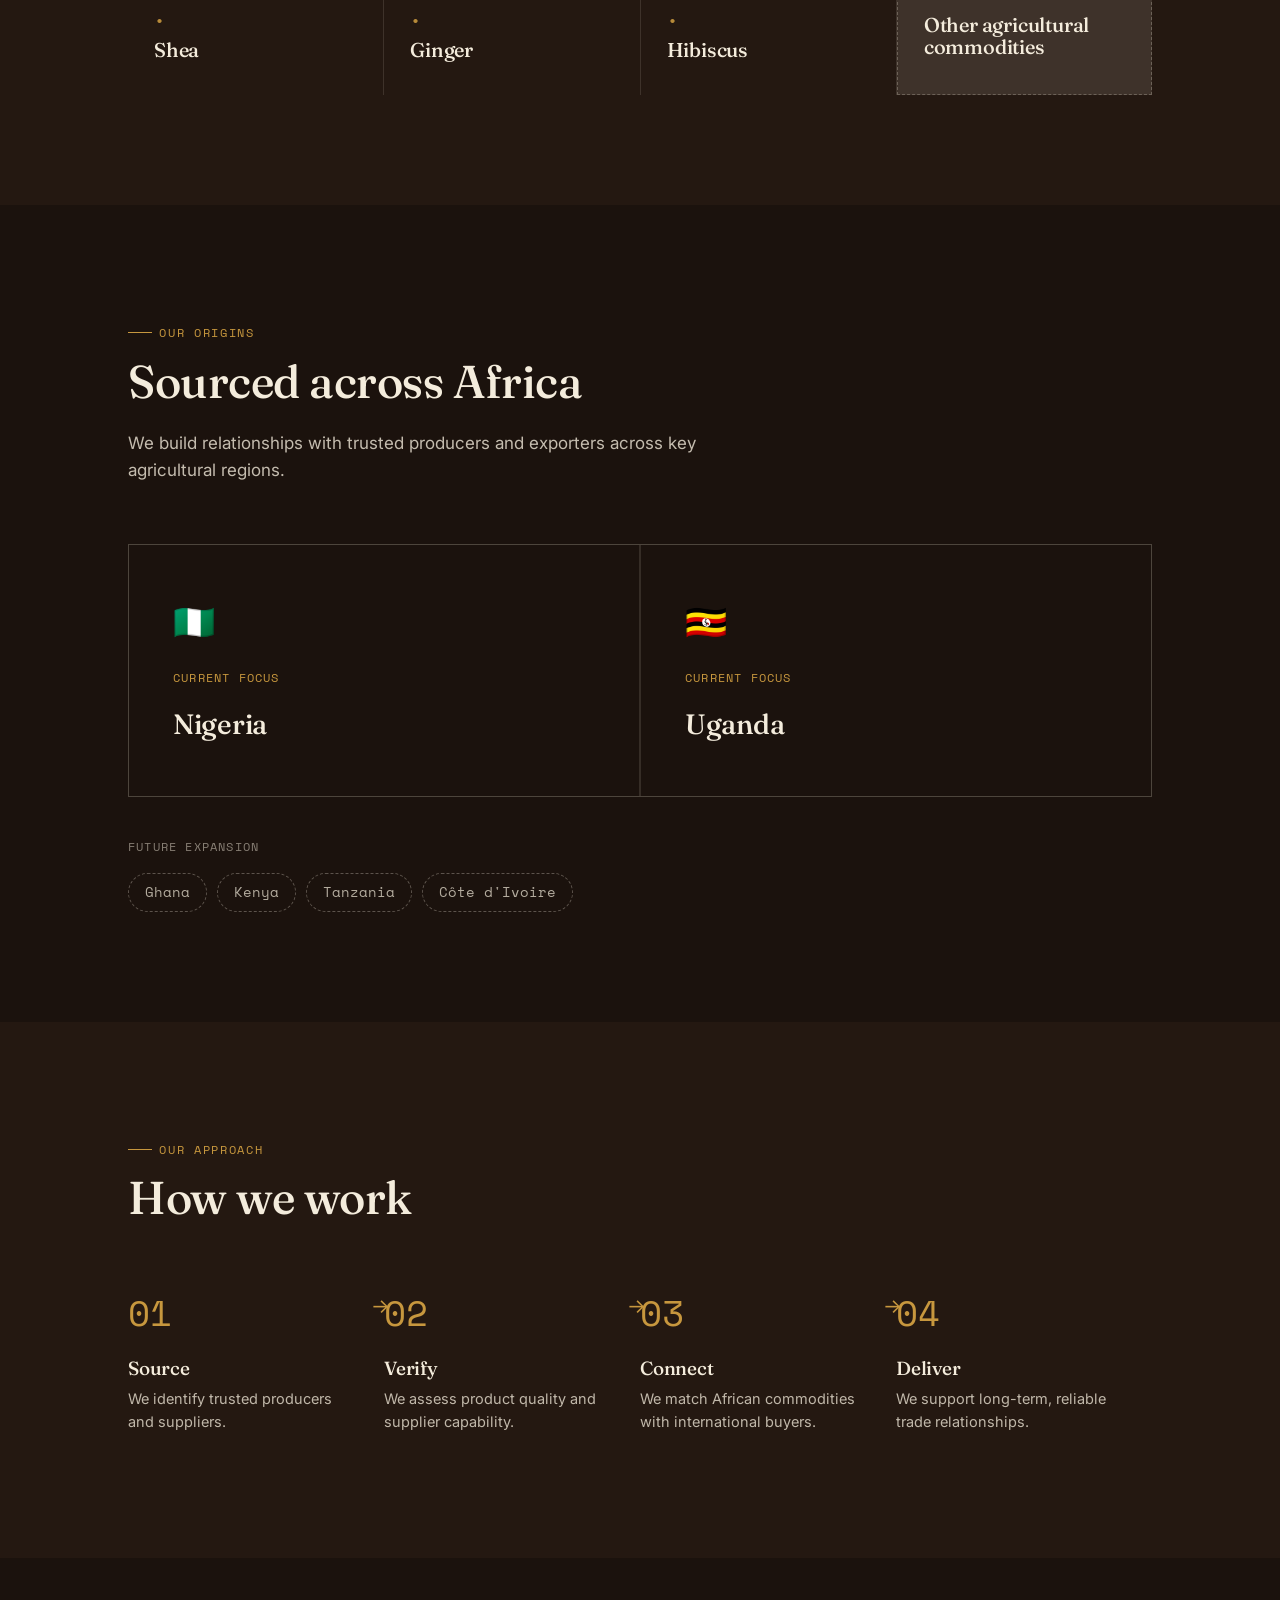
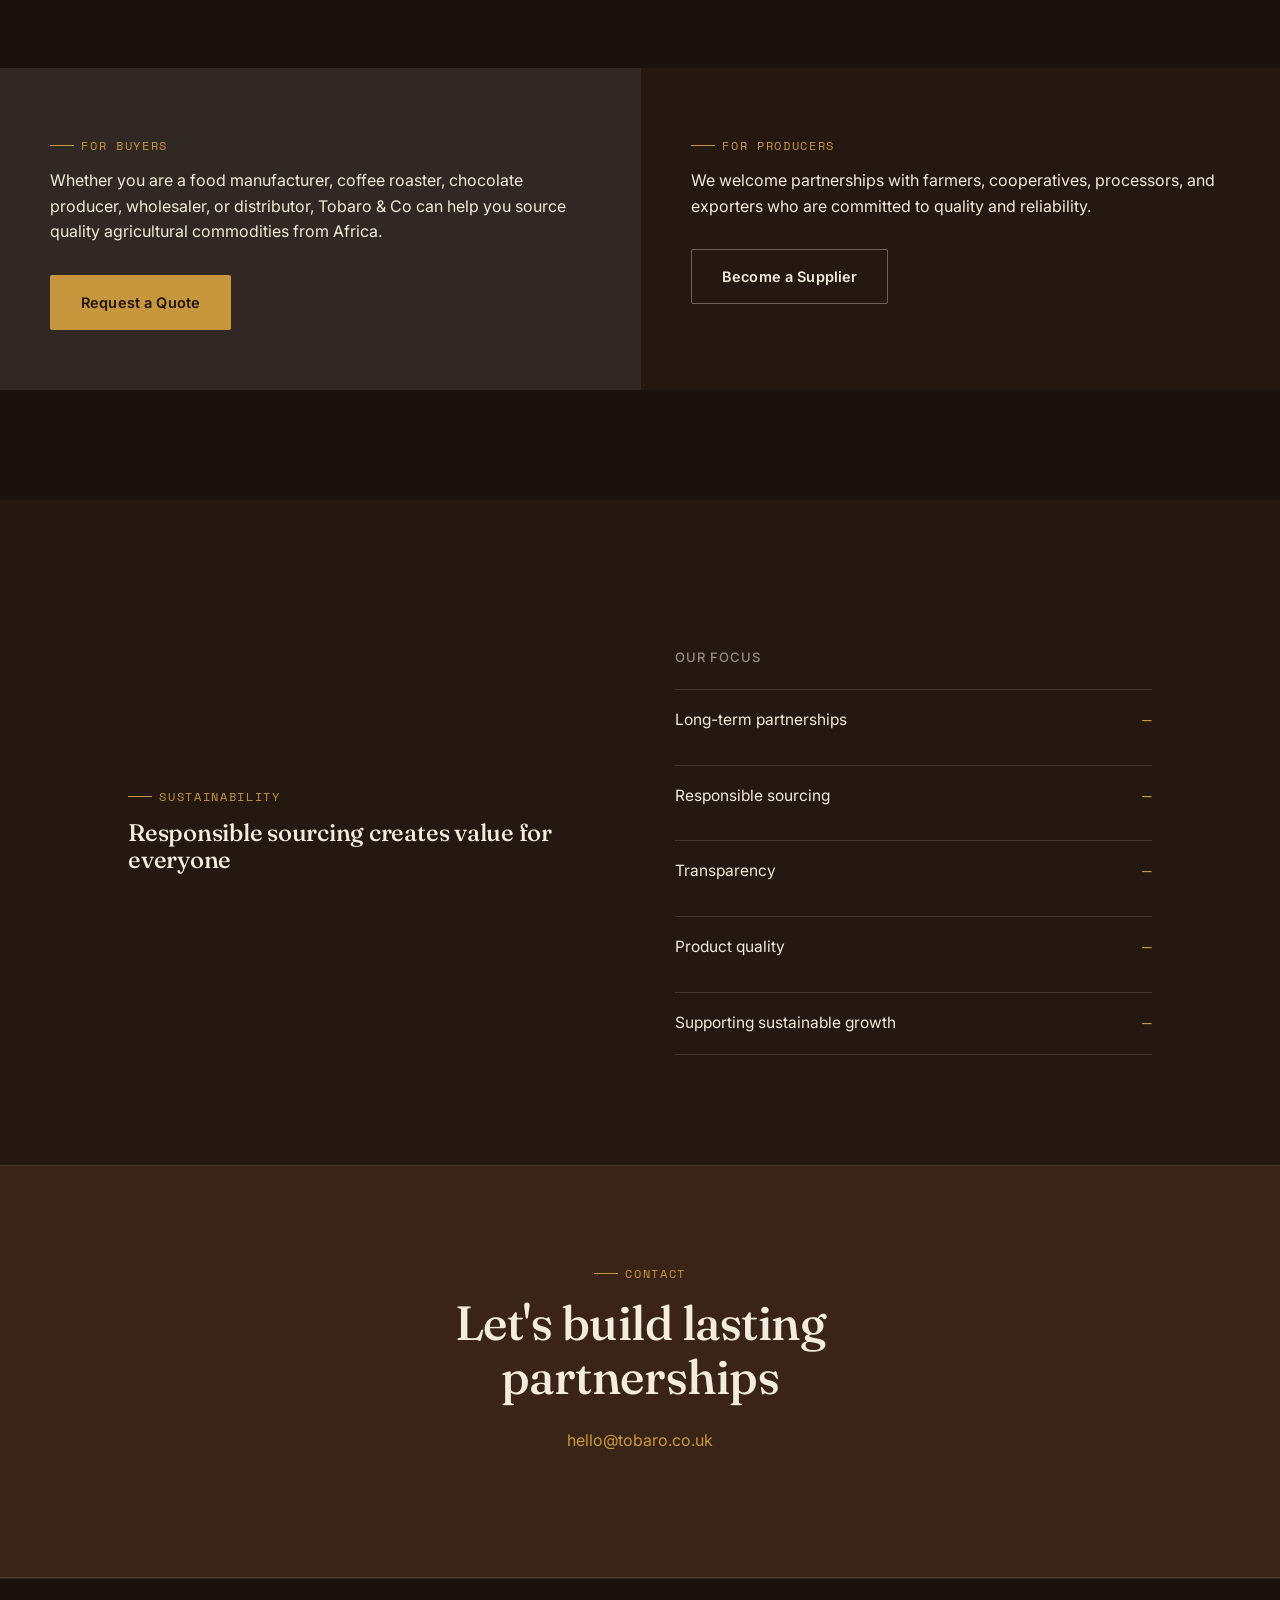
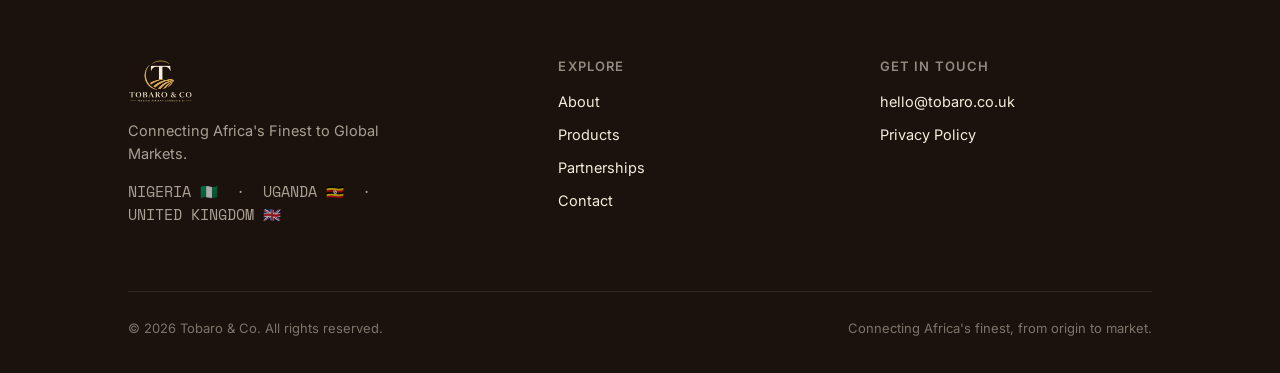
==== commit 4fc3c96c: "Update commodity list formatting in about.html" ====
--- a/about.html
+++ b/about.html
@@ -76,13 +76,13 @@
       <p>We work with producers across Africa to source high-quality commodities, including:</p>
     </div>
     <div class="commodity-grid reveal">
-      <div class="commodity-card"><span class="commodity-num">01</span><h3>Coffee</h3></div>
-      <div class="commodity-card"><span class="commodity-num">02</span><h3>Cocoa</h3></div>
-      <div class="commodity-card"><span class="commodity-num">03</span><h3>Sesame</h3></div>
-      <div class="commodity-card"><span class="commodity-num">04</span><h3>Cashew</h3></div>
-      <div class="commodity-card"><span class="commodity-num">05</span><h3>Shea</h3></div>
-      <div class="commodity-card"><span class="commodity-num">06</span><h3>Ginger</h3></div>
-      <div class="commodity-card"><span class="commodity-num">07</span><h3>Hibiscus</h3></div>
+      <div class="commodity-card"><span class="commodity-num">•</span><h3>Coffee</h3></div>
+      <div class="commodity-card"><span class="commodity-num">•</span><h3>Cocoa</h3></div>
+      <div class="commodity-card"><span class="commodity-num">•</span><h3>Sesame</h3></div>
+      <div class="commodity-card"><span class="commodity-num">•</span><h3>Cashew</h3></div>
+      <div class="commodity-card"><span class="commodity-num">•</span><h3>Shea</h3></div>
+      <div class="commodity-card"><span class="commodity-num">•</span><h3>Ginger</h3></div>
+      <div class="commodity-card"><span class="commodity-num">•</span><h3>Hibiscus</h3></div>
       <div class="commodity-card is-other"><h3>Other agricultural commodities</h3></div>
     </div>
   </div>
--- a/styles.css
+++ b/styles.css
@@ -162,7 +162,7 @@
 .footer-brand .brand-logo{ height:44px; margin-bottom:16px; }
 
 .nav-links{
-  position:fixed; top:0; right:0; 
+  position:fixed; top:0; right:0; bottom:0;
   width:min(84vw, 340px);
   background:var(--brown-950);
   border-left:1px solid rgba(244,236,220,.12);
@@ -171,10 +171,11 @@
   flex-direction:column; align-items:flex-start;
   padding:100px 32px 32px;
   gap:0; font-size:21px;
-  list-style:none;
+  list-style:none; margin:0;
   counter-reset:navcount;
   transform:translateX(100%);
   transition:transform .4s cubic-bezier(.4,0,.2,1);
+  overflow-y:auto;
   z-index:70;
 }
 .nav-links::before{
@@ -584,7 +585,7 @@
 .vm-card{ background:var(--brown-900); padding:32px 26px; }
 .vm-card .eyebrow{ margin-bottom:16px; }
 .vm-card h3{ font-size:clamp(19px,4vw,24px); }
-@media (min-width:701px){ .vision-mission{ grid-template-columns:1fr 1fr; } .vm-card{ padding:44px; } }
+@media (min-width:701px){ .vision-mission{ grid-template-columns:repeat(auto-fit, minmax(260px, 1fr)); } .vm-card{ padding:44px; } }
 
 .req-list{ list-style:none; padding:0; margin:20px 0 0; }
 .req-list li{
@@ -598,3 +599,38 @@
 .partner-split{ display:grid; grid-template-columns:1fr; gap:2px; background:rgba(244,236,220,.1); }
 .partner-panel{ padding:40px 24px; }
 @media (min-width:861px){ .partner-split{ grid-template-columns:1fr 1fr; } .partner-panel{ padding:60px 50px; } }
+
+/* ---------- commodity grid (What We Source) ---------- */
+.commodity-grid{
+  display:grid; grid-template-columns:repeat(2,1fr); gap:1px;
+  background:rgba(244,236,220,.12);
+}
+.commodity-card{
+  background:var(--brown-900);
+  padding:26px 20px;
+  display:flex; flex-direction:column; gap:10px;
+  transition:background .25s ease, transform .25s ease;
+}
+.commodity-card:hover{ background:var(--brown-800); transform:translateY(-3px); }
+.commodity-card .commodity-num{ font-family:var(--font-mono); font-size:18px; line-height:1; color:var(--gold-500); opacity:.9; }
+.commodity-card h3{ font-size:18px; margin:0; }
+.commodity-card.is-other{ background:transparent; border:1px dashed rgba(244,236,220,.25); justify-content:center; align-items:flex-start; }
+@media (min-width:600px){ .commodity-grid{ grid-template-columns:repeat(3,1fr); } }
+@media (min-width:900px){
+  .commodity-grid{ grid-template-columns:repeat(4,1fr); }
+  .commodity-card{ padding:34px 26px; }
+  .commodity-card h3{ font-size:20px; }
+}
+
+/* ---------- future expansion tags ---------- */
+.expansion-block{ margin-top:40px; }
+.expansion-label{
+  font-family:var(--font-mono); font-size:12px; letter-spacing:.1em; text-transform:uppercase;
+  color:rgba(244,236,220,.5); margin-bottom:16px; display:block;
+}
+.expansion-tags{ list-style:none; padding:0; margin:0; display:flex; flex-wrap:wrap; gap:10px; }
+.expansion-tags li{
+  font-size:13.5px; font-family:var(--font-mono);
+  border:1px dashed rgba(244,236,220,.3); padding:8px 16px; border-radius:20px;
+  color:rgba(244,236,220,.7);
+}
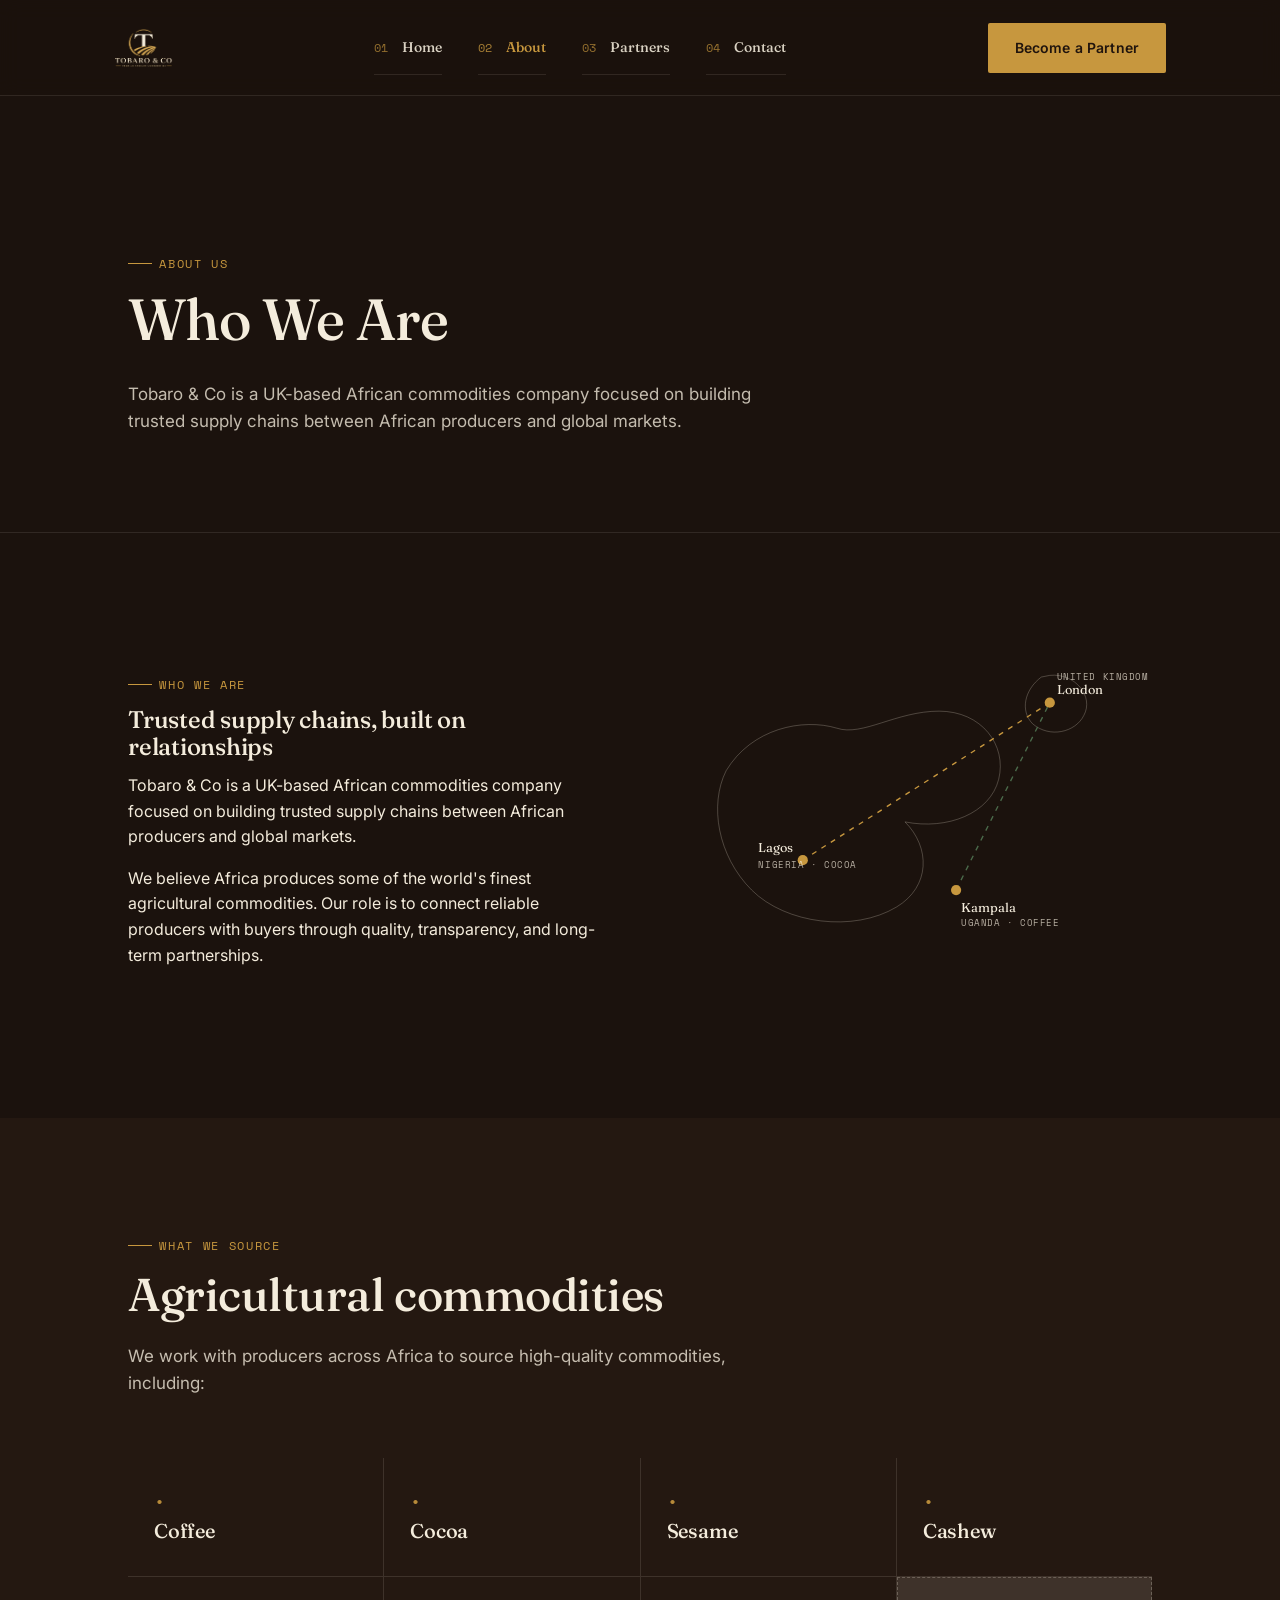
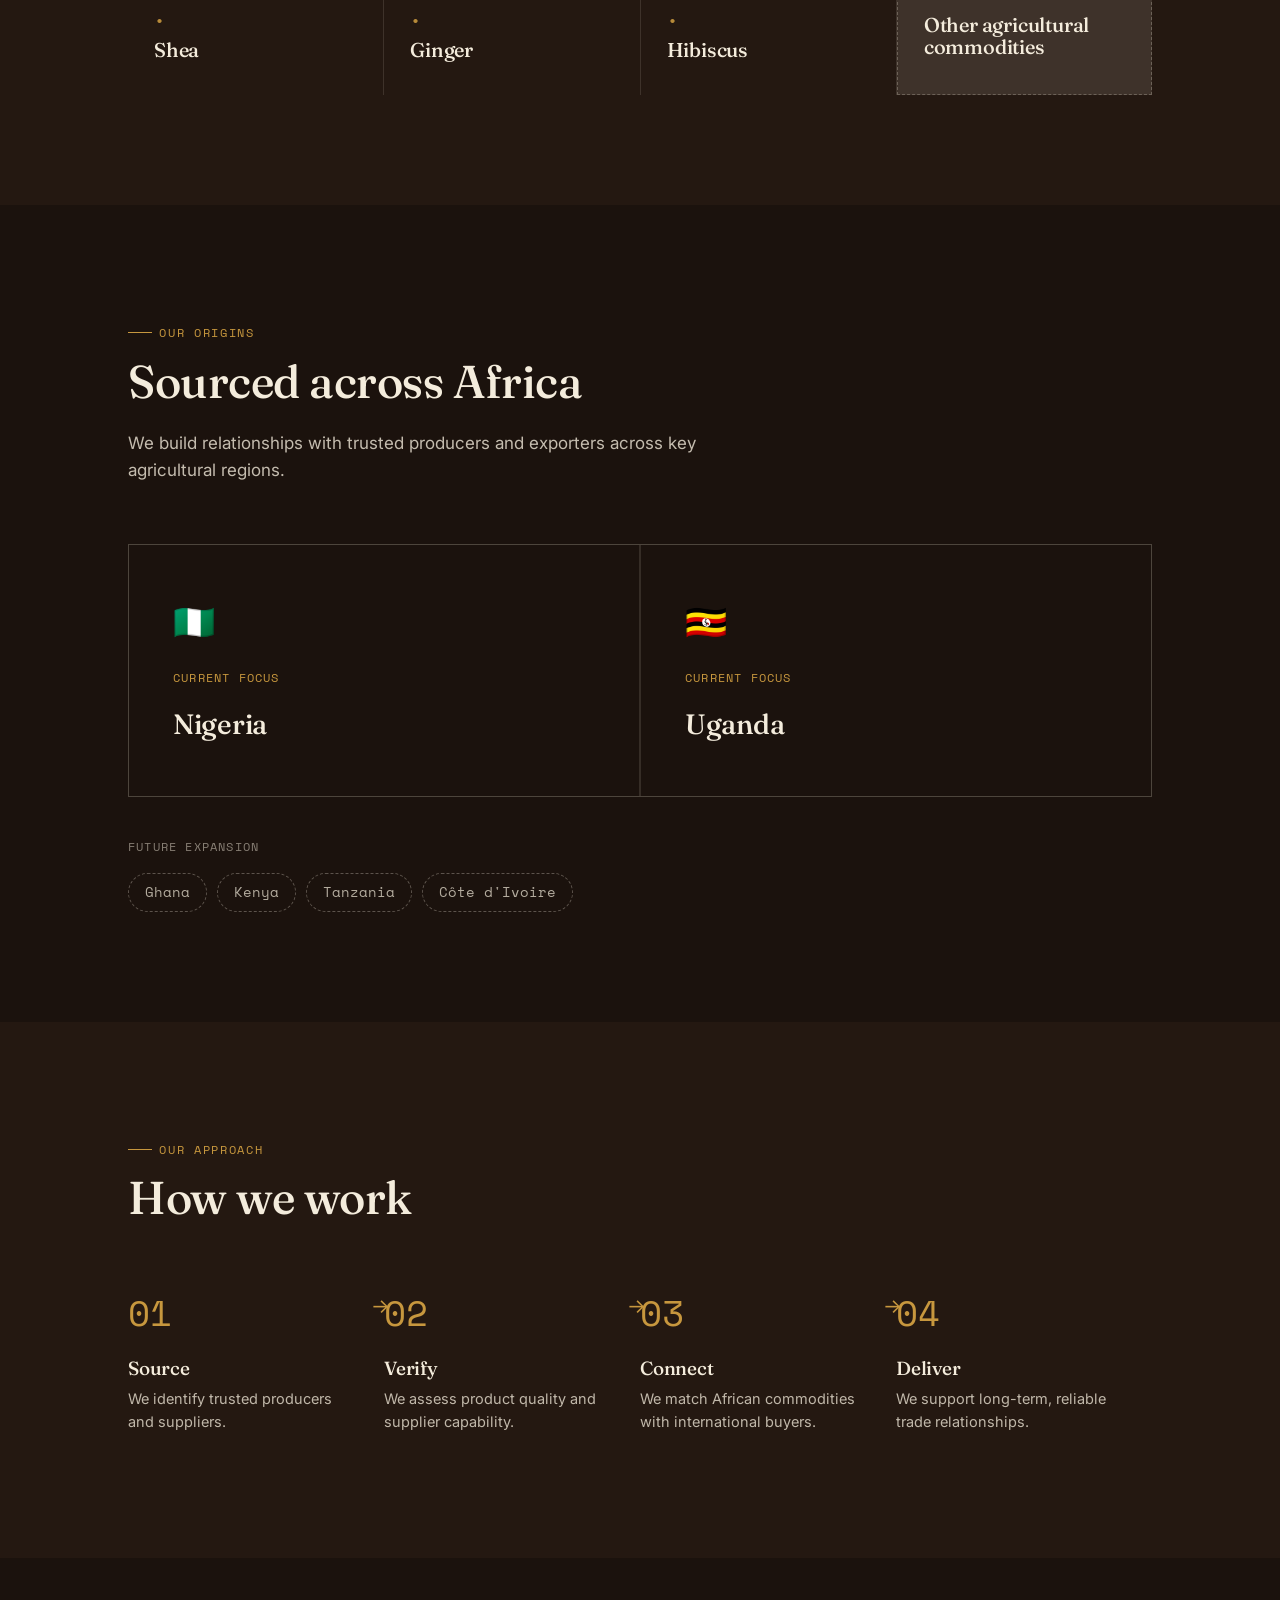
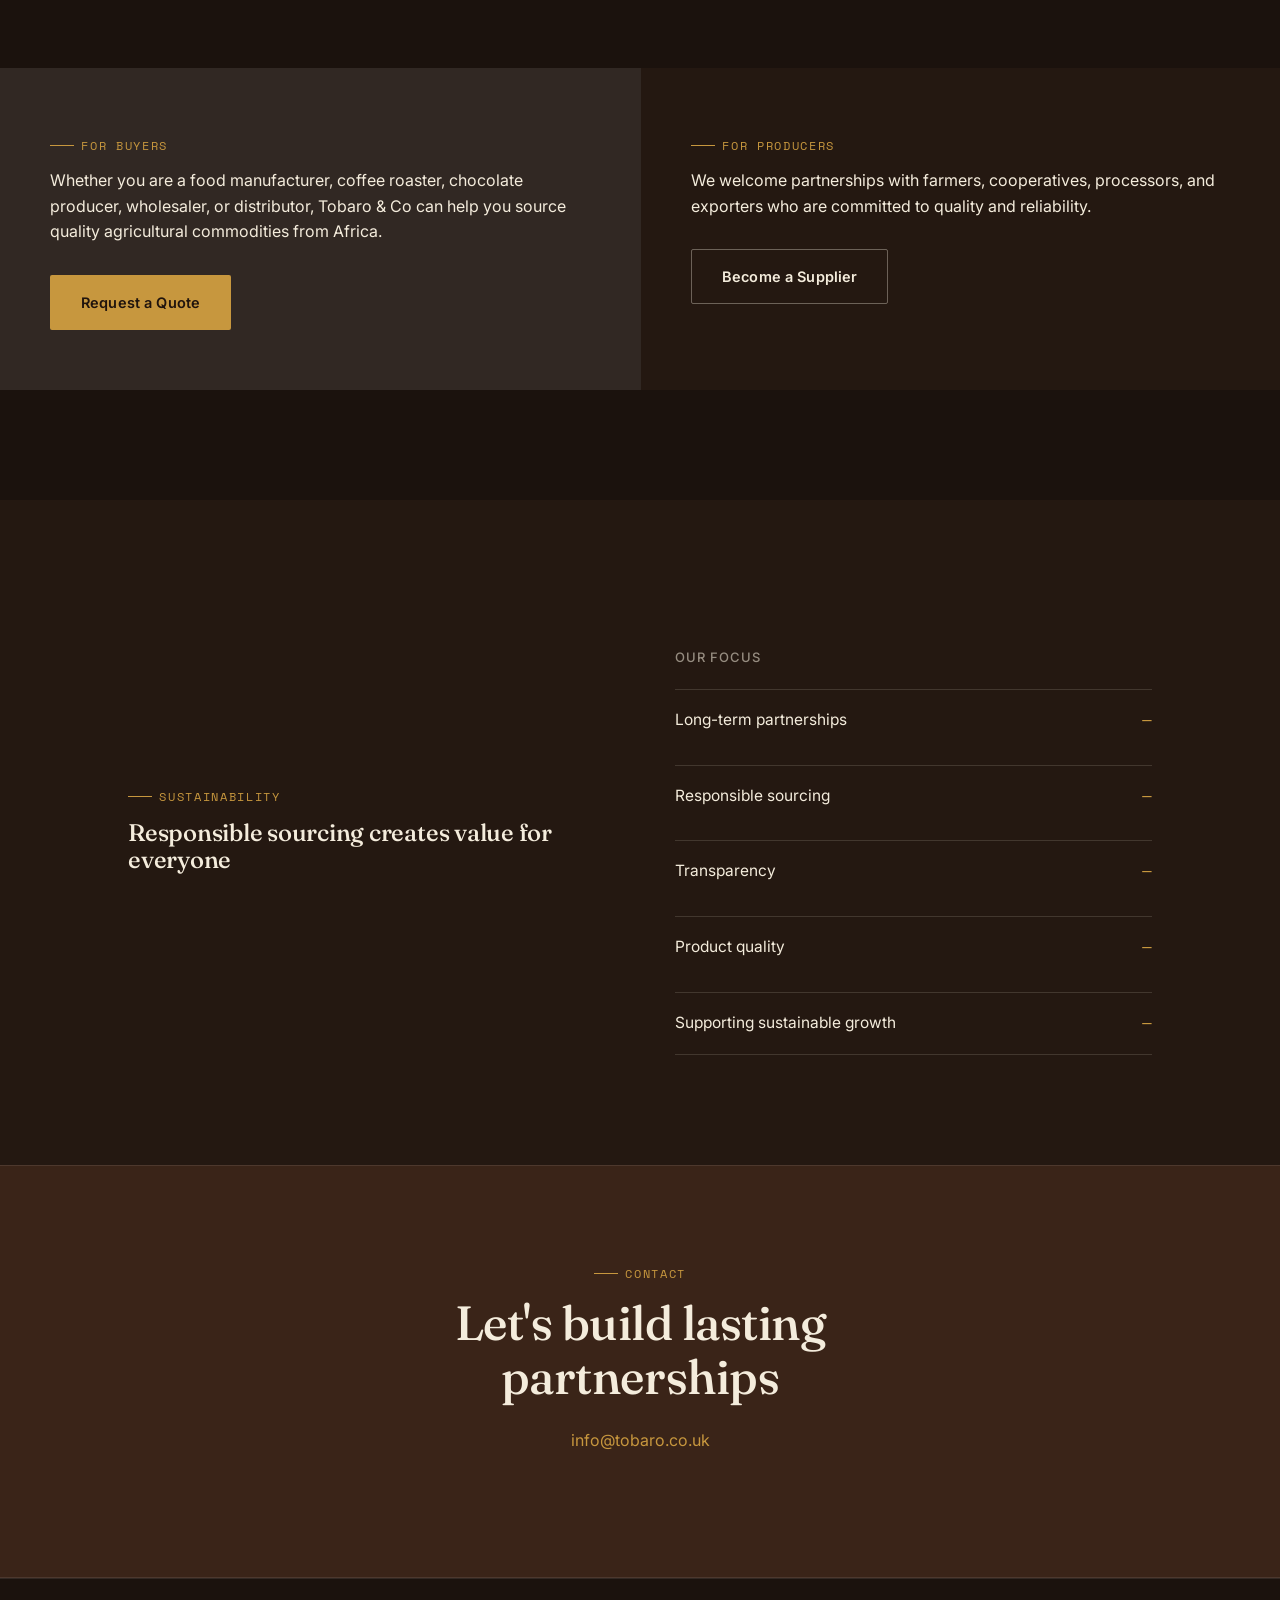
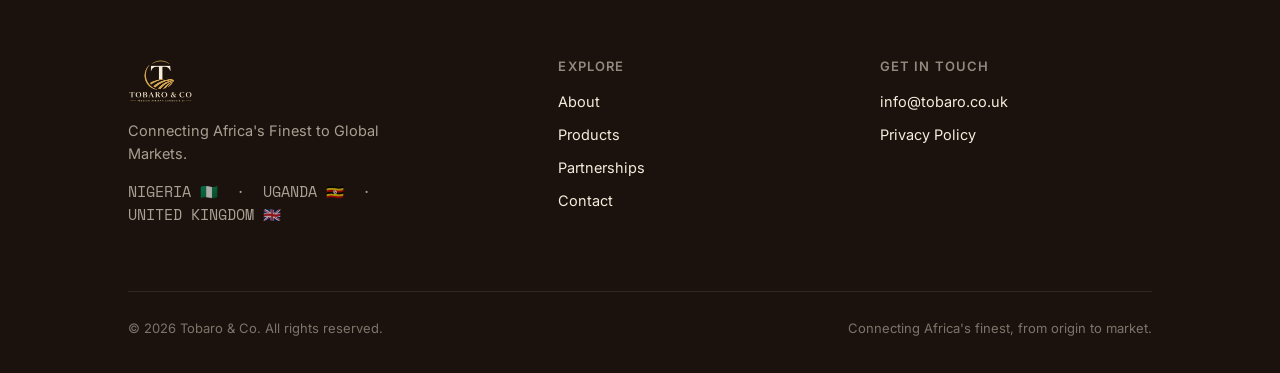
==== commit f1116653: "Update contact email address to info@tobaro.co.uk" ====
--- a/about.html
+++ b/about.html
@@ -19,7 +19,7 @@
       <li><a href="partners.html">Partners</a></li>
       <li><a href="contact.html">Contact</a></li>
       <li class="nav-links-cta"><a href="contact.html" class="btn btn-primary">Become a Partner</a></li>
-      <li class="nav-links-foot"><a href="mailto:hello@tobaro.co.uk">hello@tobaro.co.uk</a></li>
+      <li class="nav-links-foot"><a href="mailto:info@tobaro.co.uk">info@tobaro.co.uk</a></li>
     </ul>
     <div class="nav-cta">
       <a href="contact.html" class="btn btn-primary">Become a Partner</a>
@@ -195,7 +195,7 @@
 <section class="cta-band reveal">
   <span class="eyebrow" style="justify-content:center">Contact</span>
   <h2>Let's build lasting partnerships</h2>
-  <p><a href="mailto:hello@tobaro.co.uk" style="color:var(--gold-500)">hello@tobaro.co.uk</a></p>
+  <p><a href="mailto:info@tobaro.co.uk" style="color:var(--gold-500)">info@tobaro.co.uk</a></p>
 </section>
 
 <footer class="site-footer">
@@ -218,7 +218,7 @@
       <div>
         <h4>Get in touch</h4>
         <ul>
-          <li><a href="mailto:hello@tobaro.co.uk">hello@tobaro.co.uk</a></li>
+          <li><a href="mailto:info@tobaro.co.uk">info@tobaro.co.uk</a></li>
           <li><a href="contact.html">Privacy Policy</a></li>
         </ul>
       </div>
--- a/styles.css
+++ b/styles.css
@@ -169,7 +169,7 @@
   box-shadow:-24px 0 48px rgba(0,0,0,.4);
   display:flex;
   flex-direction:column; align-items:flex-start;
-  padding:100px 32px 32px;
+  padding:100px 32px 800px;
   gap:0; font-size:21px;
   list-style:none; margin:0;
   counter-reset:navcount;
